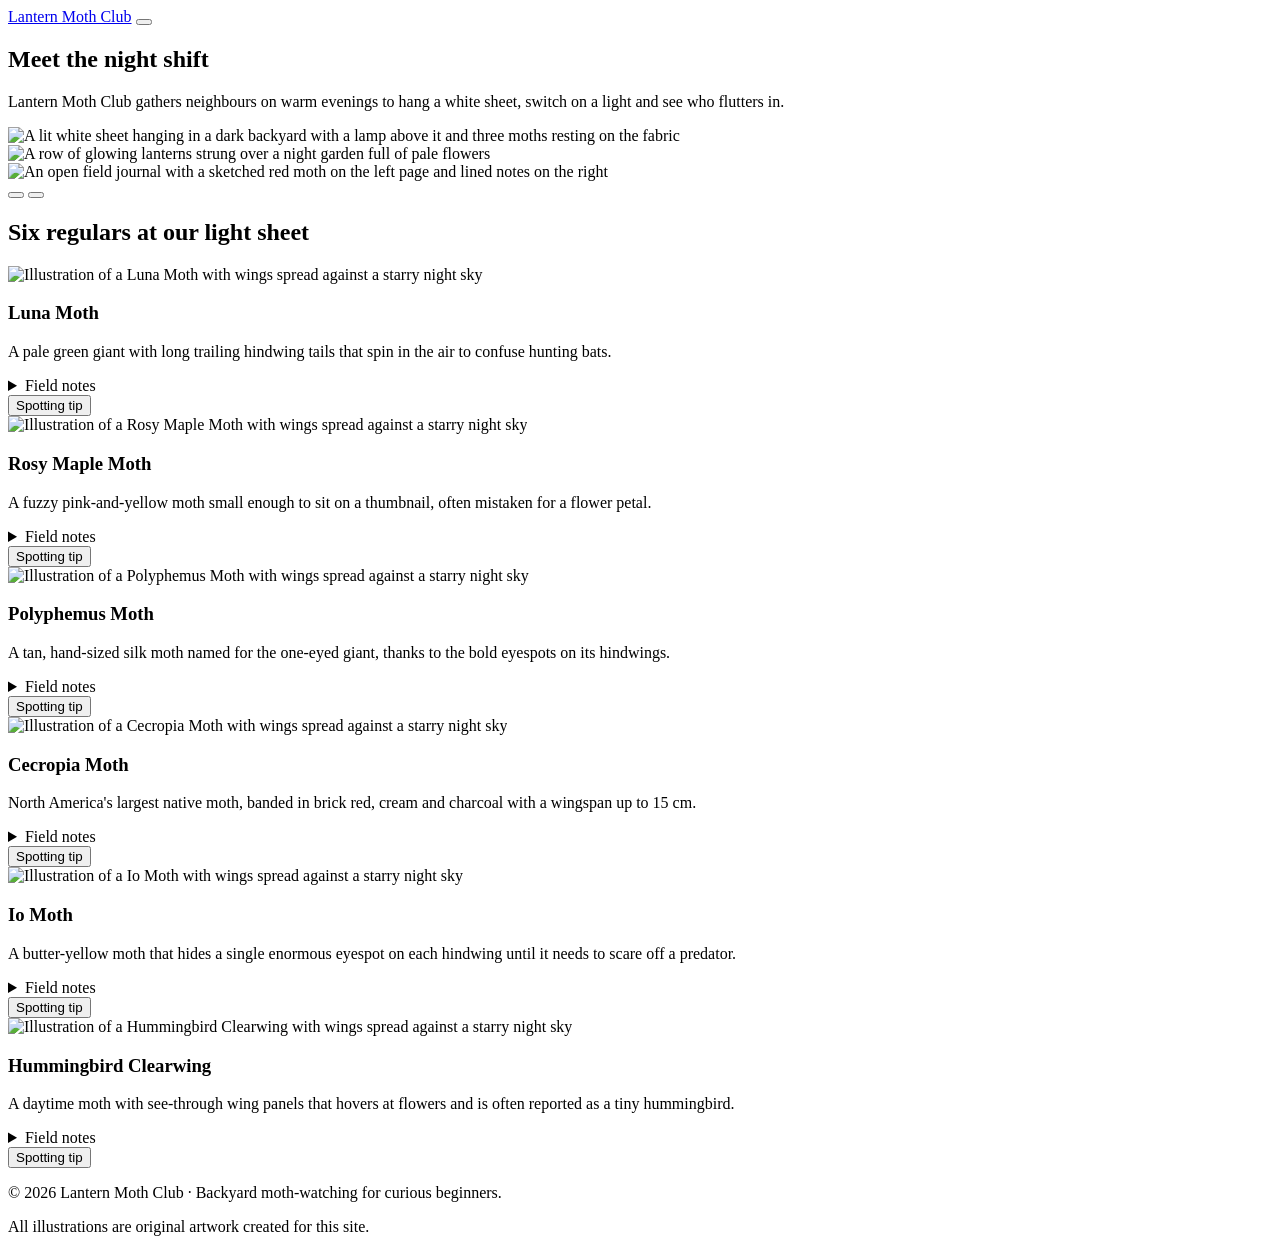
==== index.html @ a6b74810 "Build homepage: drawer navbar, carousel, six cards with details and dialogs" ====
<!DOCTYPE html>
<html lang="en">
<head>
  <meta charset="utf-8">
  <meta name="viewport" content="width=device-width, initial-scale=1">
  <meta name="description" content="Lantern Moth Club helps beginners find, identify and log moths at night.">
  <title>Lantern Moth Club | Backyard Moth-Watching for Beginners</title>
  <link rel="icon" href="images/luna-moth.svg" type="image/svg+xml">
  <link rel="stylesheet" href="css/bootstrap.min.css">
  <link rel="stylesheet" href="css/style.css">
</head>
<body>
  <header>
    <nav class="navbar md:navbar-expand bg-1 border-bottom" aria-label="Main navigation">
      <div class="container">
        <a class="navbar-brand theme-primary fw-bold" href="index.html">Lantern Moth Club</a>
        <button class="btn navbar-toggler ms-auto" type="button" data-bs-toggle="drawer" data-bs-target="#siteDrawer" aria-controls="siteDrawer" aria-label="Open navigation menu">
          <span class="navbar-toggler-icon" aria-hidden="true"></span>
        </button>
        <dialog class="drawer drawer-end" id="siteDrawer" aria-labelledby="siteDrawerLabel">
          <div class="drawer-header">
            <p class="drawer-title fw-bold mb-0" id="siteDrawerLabel">Menu</p>
            <button type="button" class="btn-close" data-bs-dismiss="drawer" aria-label="Close navigation menu"></button>
          </div>
          <div class="drawer-body">
            <ul class="navbar-nav ms-auto">
          <li class="nav-item"><a class="nav-link active" href="index.html" aria-current="page">Home</a></li>
          <li class="nav-item"><a class="nav-link" href="#">Field Log</a></li>
          <li class="nav-item"><a class="nav-link" href="contact.html">Contact</a></li>
            </ul>
          </div>
        </dialog>
      </div>
    </nav>
  </header>
  <main>
    <section class="container py-5">
      <h1 class="text-5xl fw-bold">Meet the night shift</h1>
      <p class="text-lg mb-4">Lantern Moth Club gathers neighbours on warm evenings to hang a white sheet, switch on a light and see who flutters in.</p>
      <div id="mothCarousel" class="carousel carousel-overlay rounded overflow-hidden" role="region" aria-roledescription="carousel" aria-label="Club night highlights">
        <div class="carousel-inner">
        <div class="carousel-item active">
          <img src="images/slide-1.svg" class="d-block w-100 h-auto" width="1200" height="500" alt="A lit white sheet hanging in a dark backyard with a lamp above it and three moths resting on the fabric">
        </div>
        <div class="carousel-item">
          <img src="images/slide-2.svg" class="d-block w-100 h-auto" width="1200" height="500" alt="A row of glowing lanterns strung over a night garden full of pale flowers">
        </div>
        <div class="carousel-item">
          <img src="images/slide-3.svg" class="d-block w-100 h-auto" width="1200" height="500" alt="An open field journal with a sketched red moth on the left page and lined notes on the right">
        </div>
        </div>
        <div class="carousel-overlay-controls">
          <button class="btn-icon btn-solid theme-primary" type="button" data-bs-target="#mothCarousel" data-bs-slide="prev" aria-label="Previous slide">
            <span class="carousel-icon-prev" aria-hidden="true"></span>
          </button>
          <button class="btn-icon btn-solid theme-primary" type="button" data-bs-target="#mothCarousel" data-bs-slide="next" aria-label="Next slide">
            <span class="carousel-icon-next" aria-hidden="true"></span>
          </button>
        </div>
      </div>
    </section>
    <section class="container" aria-labelledby="regulars-heading">
      <h2 id="regulars-heading" class="mb-4">Six regulars at our light sheet</h2>
      <div class="row g-4">
        <div class="col-12 md:col-6 lg:col-4">
          <article class="card h-100">
            <img src="images/luna-moth.svg" class="card-img-top h-auto" width="600" height="400" alt="Illustration of a Luna Moth with wings spread against a starry night sky">
            <div class="card-body">
              <h3 class="h5">Luna Moth</h3>
              <p>A pale green giant with long trailing hindwing tails that spin in the air to confuse hunting bats.</p>
              <details>
                <summary class="fw-semibold">Field notes</summary>
                <p class="mt-2 mb-0">Adults have no working mouthparts and live about a week, so every night counts. Look for them in late May near walnut, birch and sweetgum trees.</p>
              </details>
            </div>
            <div class="card-footer">
              <button type="button" class="btn-solid theme-primary" data-bs-toggle="dialog" data-bs-target="#dialog-luna-moth">Spotting tip</button>
            </div>
          </article>
        </div>
        <div class="col-12 md:col-6 lg:col-4">
          <article class="card h-100">
            <img src="images/rosy-maple-moth.svg" class="card-img-top h-auto" width="600" height="400" alt="Illustration of a Rosy Maple Moth with wings spread against a starry night sky">
            <div class="card-body">
              <h3 class="h5">Rosy Maple Moth</h3>
              <p>A fuzzy pink-and-yellow moth small enough to sit on a thumbnail, often mistaken for a flower petal.</p>
              <details>
                <summary class="fw-semibold">Field notes</summary>
                <p class="mt-2 mb-0">Caterpillars feed on maple leaves, so suburban streets lined with silver and red maples are reliable spots from June to August.</p>
              </details>
            </div>
            <div class="card-footer">
              <button type="button" class="btn-solid theme-primary" data-bs-toggle="dialog" data-bs-target="#dialog-rosy-maple-moth">Spotting tip</button>
            </div>
          </article>
        </div>
        <div class="col-12 md:col-6 lg:col-4">
          <article class="card h-100">
            <img src="images/polyphemus-moth.svg" class="card-img-top h-auto" width="600" height="400" alt="Illustration of a Polyphemus Moth with wings spread against a starry night sky">
            <div class="card-body">
              <h3 class="h5">Polyphemus Moth</h3>
              <p>A tan, hand-sized silk moth named for the one-eyed giant, thanks to the bold eyespots on its hindwings.</p>
              <details>
                <summary class="fw-semibold">Field notes</summary>
                <p class="mt-2 mb-0">When disturbed, it flashes those blue-ringed eyespots to startle birds. Females release a scent that males can detect from kilometres away.</p>
              </details>
            </div>
            <div class="card-footer">
              <button type="button" class="btn-solid theme-primary" data-bs-toggle="dialog" data-bs-target="#dialog-polyphemus-moth">Spotting tip</button>
            </div>
          </article>
        </div>
        <div class="col-12 md:col-6 lg:col-4">
          <article class="card h-100">
            <img src="images/cecropia-moth.svg" class="card-img-top h-auto" width="600" height="400" alt="Illustration of a Cecropia Moth with wings spread against a starry night sky">
            <div class="card-body">
              <h3 class="h5">Cecropia Moth</h3>
              <p>North America's largest native moth, banded in brick red, cream and charcoal with a wingspan up to 15 cm.</p>
              <details>
                <summary class="fw-semibold">Field notes</summary>
                <p class="mt-2 mb-0">Cocoons are spun lengthwise along twigs and survive the winter. Spotting one in March is a good sign of adults in your area by June.</p>
              </details>
            </div>
            <div class="card-footer">
              <button type="button" class="btn-solid theme-primary" data-bs-toggle="dialog" data-bs-target="#dialog-cecropia-moth">Spotting tip</button>
            </div>
          </article>
        </div>
        <div class="col-12 md:col-6 lg:col-4">
          <article class="card h-100">
            <img src="images/io-moth.svg" class="card-img-top h-auto" width="600" height="400" alt="Illustration of a Io Moth with wings spread against a starry night sky">
            <div class="card-body">
              <h3 class="h5">Io Moth</h3>
              <p>A butter-yellow moth that hides a single enormous eyespot on each hindwing until it needs to scare off a predator.</p>
              <details>
                <summary class="fw-semibold">Field notes</summary>
                <p class="mt-2 mb-0">The spiny green caterpillars can sting, so watch them without touching. Adults are common in grassy edges and orchards in midsummer.</p>
              </details>
            </div>
            <div class="card-footer">
              <button type="button" class="btn-solid theme-primary" data-bs-toggle="dialog" data-bs-target="#dialog-io-moth">Spotting tip</button>
            </div>
          </article>
        </div>
        <div class="col-12 md:col-6 lg:col-4">
          <article class="card h-100">
            <img src="images/clearwing-moth.svg" class="card-img-top h-auto" width="600" height="400" alt="Illustration of a Hummingbird Clearwing with wings spread against a starry night sky">
            <div class="card-body">
              <h3 class="h5">Hummingbird Clearwing</h3>
              <p>A daytime moth with see-through wing panels that hovers at flowers and is often reported as a tiny hummingbird.</p>
              <details>
                <summary class="fw-semibold">Field notes</summary>
                <p class="mt-2 mb-0">It feeds on bee balm, phlox and honeysuckle in full sun. Its fast wingbeats make a soft hum you can hear up close.</p>
              </details>
            </div>
            <div class="card-footer">
              <button type="button" class="btn-solid theme-primary" data-bs-toggle="dialog" data-bs-target="#dialog-clearwing-moth">Spotting tip</button>
            </div>
          </article>
        </div>
      </div>
      <dialog class="dialog" id="dialog-luna-moth" aria-labelledby="dialog-luna-moth-title">
        <div class="dialog-header">
          <h3 class="dialog-title" id="dialog-luna-moth-title">Spotting tip: Luna Moth</h3>
          <button type="button" class="btn-close" data-bs-dismiss="dialog" aria-label="Close"></button>
        </div>
        <div class="dialog-body">
          <p class="mb-0">Luna moths are drawn to white light. Hang your sheet near the tree line and check it around midnight, when they arrive most often.</p>
        </div>
        <div class="dialog-footer">
          <button type="button" class="btn-solid theme-primary" data-bs-dismiss="dialog">Got it</button>
        </div>
      </dialog>
      <dialog class="dialog" id="dialog-rosy-maple-moth" aria-labelledby="dialog-rosy-maple-moth-title">
        <div class="dialog-header">
          <h3 class="dialog-title" id="dialog-rosy-maple-moth-title">Spotting tip: Rosy Maple Moth</h3>
          <button type="button" class="btn-close" data-bs-dismiss="dialog" aria-label="Close"></button>
        </div>
        <div class="dialog-body">
          <p class="mb-0">Their bright colours fade quickly in photos under yellow porch bulbs. Use a cool white lantern if you want a true-colour picture.</p>
        </div>
        <div class="dialog-footer">
          <button type="button" class="btn-solid theme-primary" data-bs-dismiss="dialog">Got it</button>
        </div>
      </dialog>
      <dialog class="dialog" id="dialog-polyphemus-moth" aria-labelledby="dialog-polyphemus-moth-title">
        <div class="dialog-header">
          <h3 class="dialog-title" id="dialog-polyphemus-moth-title">Spotting tip: Polyphemus Moth</h3>
          <button type="button" class="btn-close" data-bs-dismiss="dialog" aria-label="Close"></button>
        </div>
        <div class="dialog-body">
          <p class="mb-0">Approach slowly from the side. A sudden shadow over a resting Polyphemus will make it flash its eyespots and fly off.</p>
        </div>
        <div class="dialog-footer">
          <button type="button" class="btn-solid theme-primary" data-bs-dismiss="dialog">Got it</button>
        </div>
      </dialog>
      <dialog class="dialog" id="dialog-cecropia-moth" aria-labelledby="dialog-cecropia-moth-title">
        <div class="dialog-header">
          <h3 class="dialog-title" id="dialog-cecropia-moth-title">Spotting tip: Cecropia Moth</h3>
          <button type="button" class="btn-close" data-bs-dismiss="dialog" aria-label="Close"></button>
        </div>
        <div class="dialog-body">
          <p class="mb-0">Cecropias fly in the small hours. If your light session ends before 1 a.m., you will probably miss them.</p>
        </div>
        <div class="dialog-footer">
          <button type="button" class="btn-solid theme-primary" data-bs-dismiss="dialog">Got it</button>
        </div>
      </dialog>
      <dialog class="dialog" id="dialog-io-moth" aria-labelledby="dialog-io-moth-title">
        <div class="dialog-header">
          <h3 class="dialog-title" id="dialog-io-moth-title">Spotting tip: Io Moth</h3>
          <button type="button" class="btn-close" data-bs-dismiss="dialog" aria-label="Close"></button>
        </div>
        <div class="dialog-body">
          <p class="mb-0">Males are yellow and females are reddish-brown. Logging both on the same night is a fun challenge for new members.</p>
        </div>
        <div class="dialog-footer">
          <button type="button" class="btn-solid theme-primary" data-bs-dismiss="dialog">Got it</button>
        </div>
      </dialog>
      <dialog class="dialog" id="dialog-clearwing-moth" aria-labelledby="dialog-clearwing-moth-title">
        <div class="dialog-header">
          <h3 class="dialog-title" id="dialog-clearwing-moth-title">Spotting tip: Hummingbird Clearwing</h3>
          <button type="button" class="btn-close" data-bs-dismiss="dialog" aria-label="Close"></button>
        </div>
        <div class="dialog-body">
          <p class="mb-0">You do not need a lantern for this one. Plant bee balm and sit nearby on a warm afternoon with your notebook ready.</p>
        </div>
        <div class="dialog-footer">
          <button type="button" class="btn-solid theme-primary" data-bs-dismiss="dialog">Got it</button>
        </div>
      </dialog>
    </section>
  </main>
  <footer class="bg-1 border-top py-4 mt-5">
    <div class="container text-center small">
      <p class="mb-1">&copy; 2026 Lantern Moth Club &middot; Backyard moth-watching for curious beginners.</p>
      <p class="mb-0">All illustrations are original artwork created for this site.</p>
    </div>
  </footer>
  <script type="module" src="js/bootstrap.bundle.min.js"></script>
</body>
</html>
---- css/style.css ----
/* Lantern Moth Club theme: luna-moth green primary */
:root {
  --bs-primary-base: oklch(52% 0.13 160);
  --bs-primary-bg: oklch(42% 0.11 162);
  --bs-primary-fg: light-dark(oklch(40% 0.11 162), oklch(80% 0.12 158));
  --bs-primary-fg-emphasis: light-dark(oklch(30% 0.08 162), oklch(90% 0.08 158));
  --bs-primary-bg-subtle: light-dark(oklch(95% 0.03 158), oklch(26% 0.05 162));
  --bs-primary-bg-muted: light-dark(oklch(88% 0.06 158), oklch(33% 0.07 162));
  --bs-primary-border: light-dark(oklch(74% 0.08 158), oklch(46% 0.1 162));
  --bs-primary-focus-ring: oklch(55% 0.13 160 / 0.5);
  --bs-primary-contrast: #fff;
}

.btn-solid.theme-primary {
  --bs-btn-bg: oklch(42% 0.11 162);
  --bs-btn-border-color: oklch(42% 0.11 162);
  --bs-btn-color: #fff;
  --bs-btn-hover-bg: oklch(36% 0.1 162);
  --bs-btn-hover-border-color: oklch(36% 0.1 162);
  --bs-btn-hover-color: #fff;
  --bs-btn-active-bg: oklch(31% 0.09 162);
  --bs-btn-active-border-color: oklch(31% 0.09 162);
  --bs-btn-active-color: #fff;
}
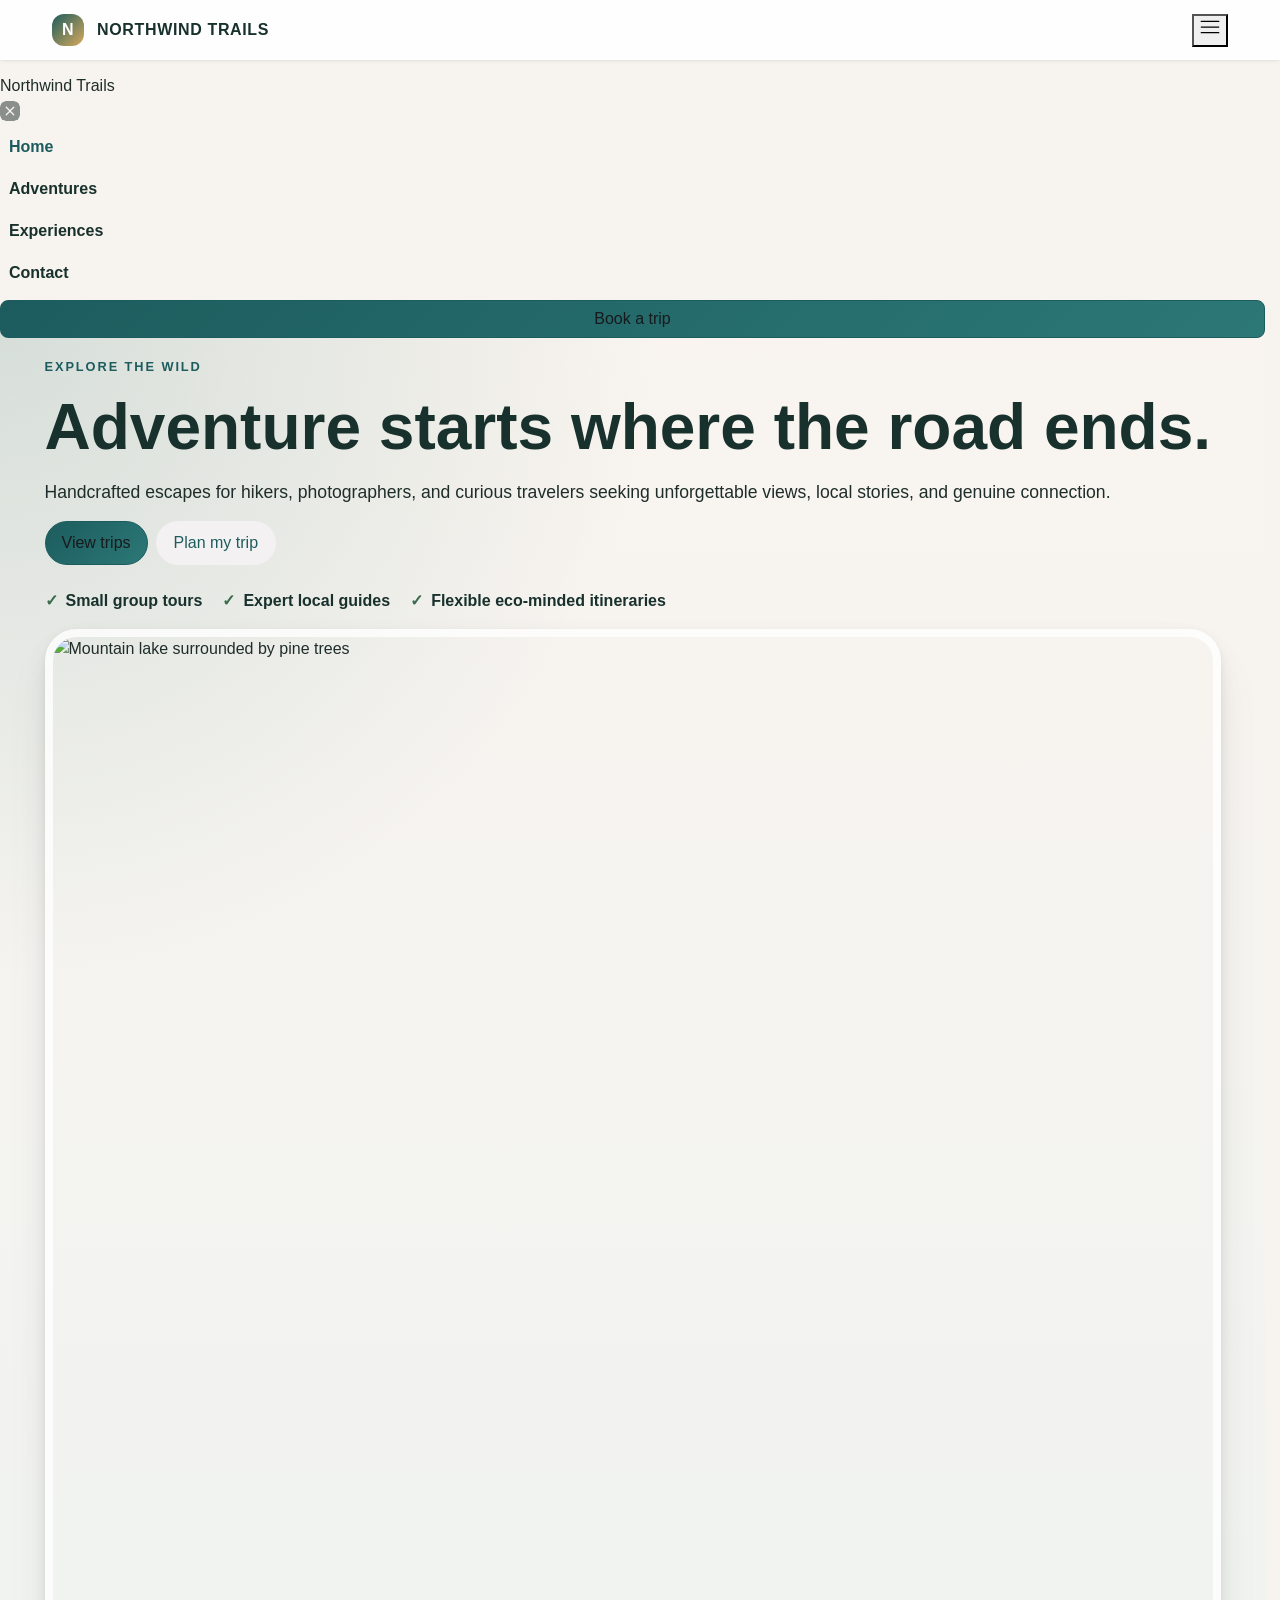
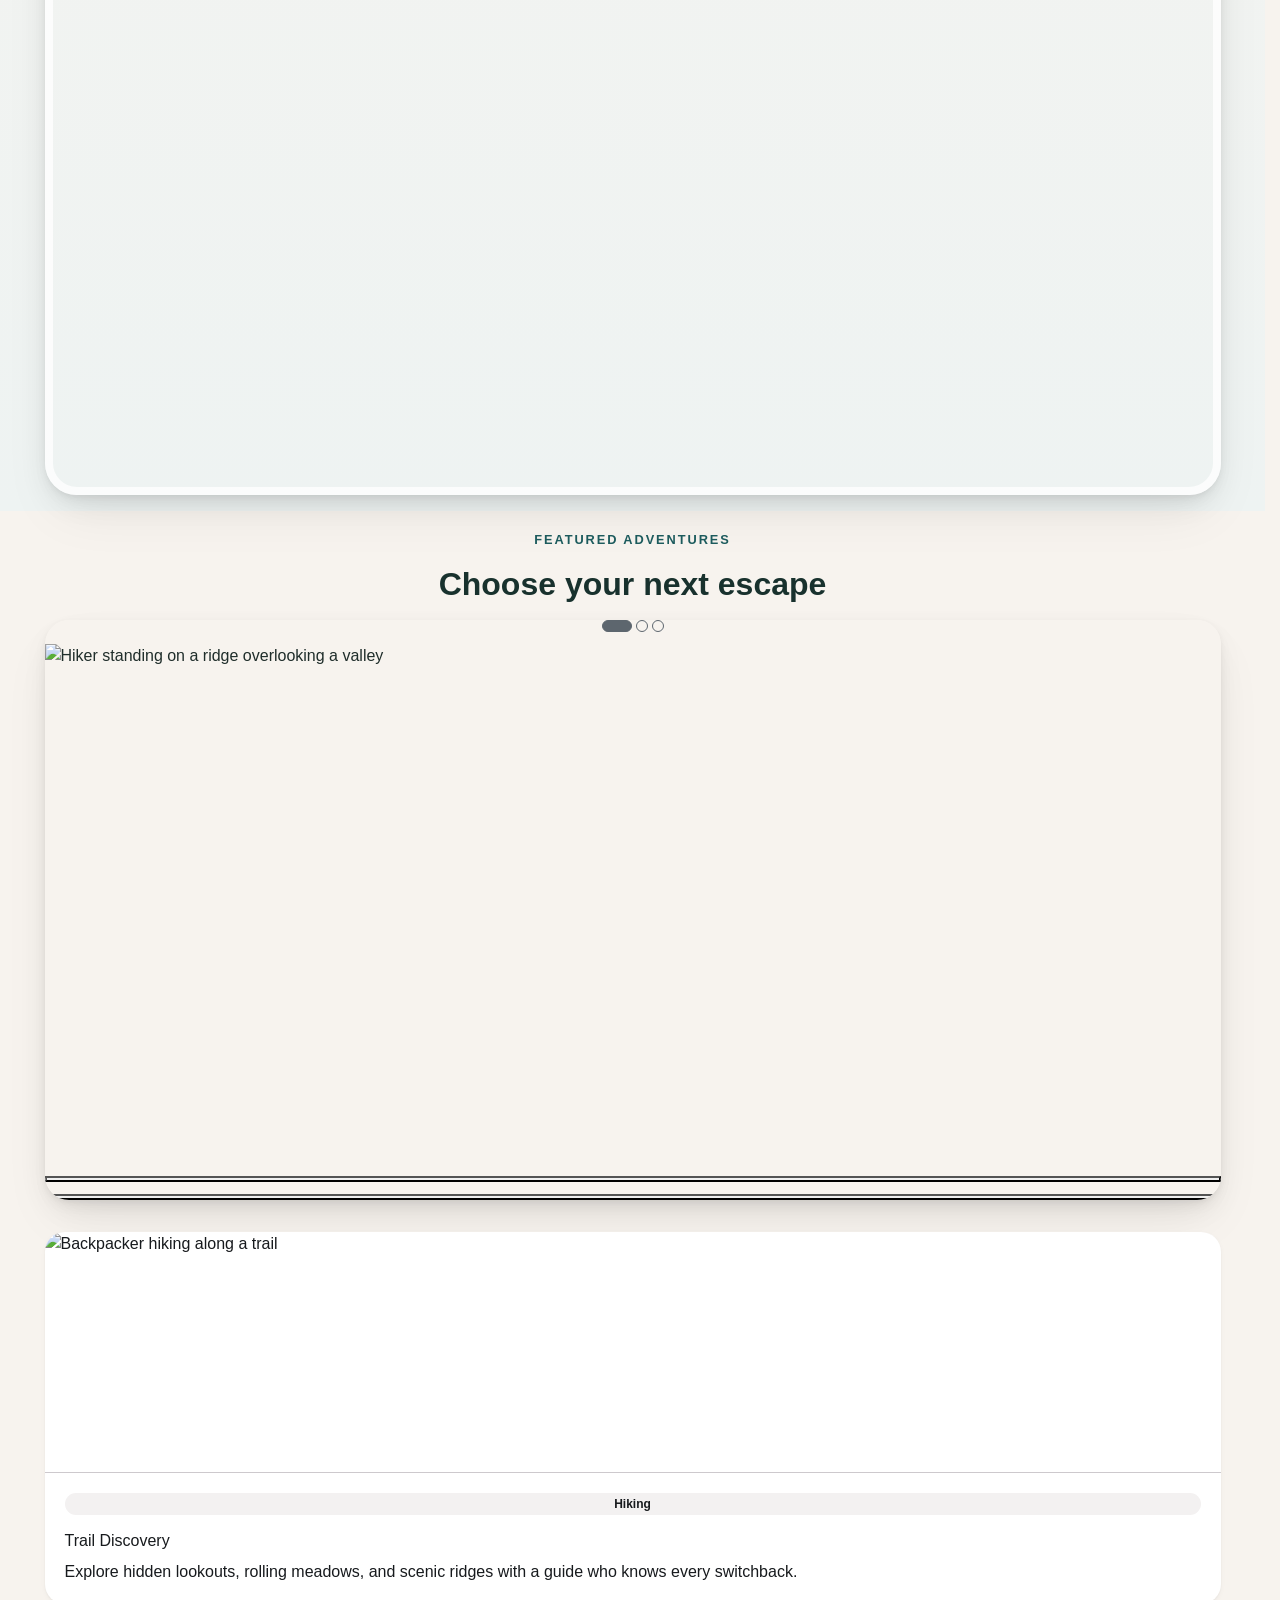
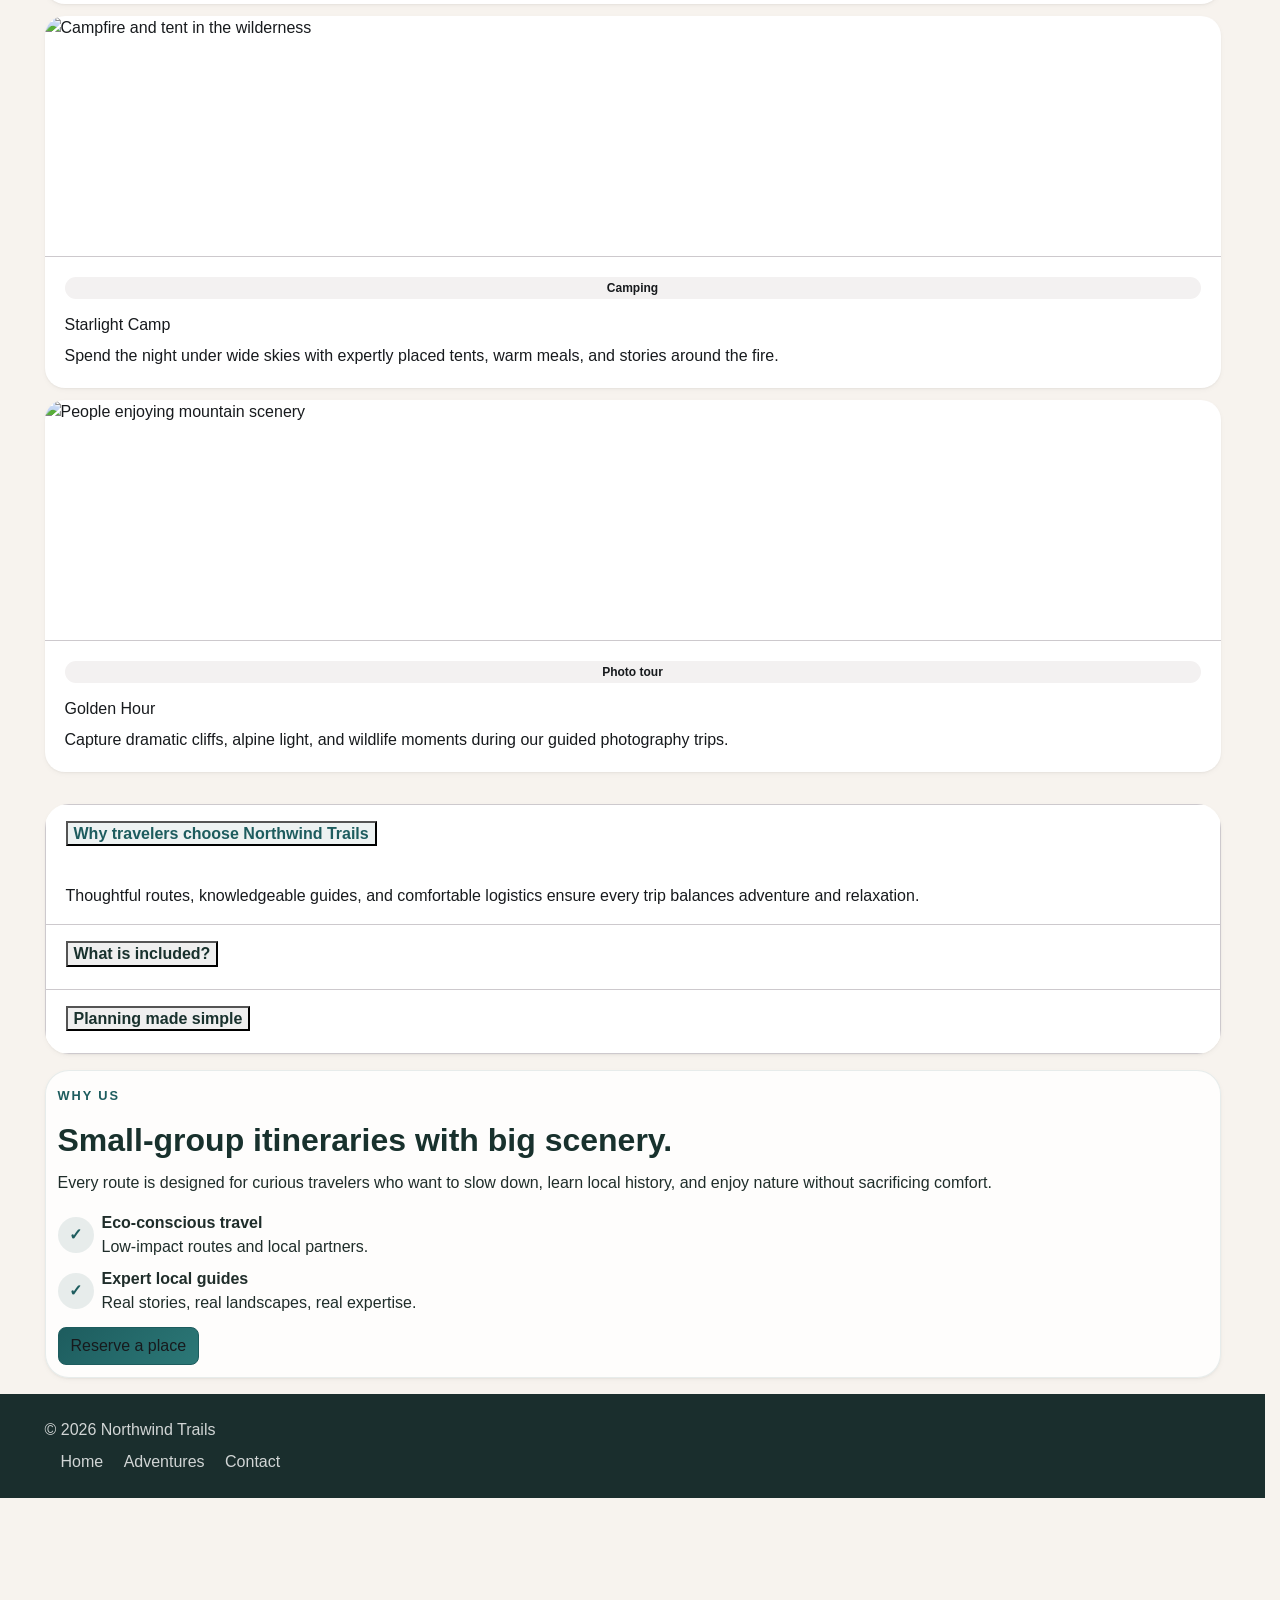
==== commit d870a9c6: "Replace repository with Northwind Trails landing site Co-authored-by: Copilot <223556219+Copilot@use" ====
--- a/index.html
+++ b/index.html
@@ -1,244 +1,305 @@
 <!DOCTYPE html>
 <html lang="en">
-<head>
-  <meta charset="utf-8">
-  <meta name="viewport" content="width=device-width, initial-scale=1">
-  <meta name="description" content="Lantern Moth Club helps beginners find, identify and log moths at night.">
-  <title>Lantern Moth Club | Backyard Moth-Watching for Beginners</title>
-  <link rel="icon" href="images/luna-moth.svg" type="image/svg+xml">
-  <link rel="stylesheet" href="css/bootstrap.min.css">
-  <link rel="stylesheet" href="css/style.css">
-</head>
-<body>
-  <header>
-    <nav class="navbar md:navbar-expand bg-1 border-bottom" aria-label="Main navigation">
+  <head>
+    <meta charset="UTF-8" />
+    <meta name="viewport" content="width=device-width, initial-scale=1.0" />
+    <title>Northwind Trails | Home</title>
+    <meta
+      name="description"
+      content="Discover guided escapes, scenic hikes, and memorable travel experiences with Northwind Trails."
+    />
+    <link rel="stylesheet" href="css/bootstrap.min.css" />
+    <link rel="stylesheet" href="css/style.css" />
+  </head>
+  <body>
+    <nav class="navbar navbar-expand-lg fixed-top shadow-sm">
       <div class="container">
-        <a class="navbar-brand theme-primary fw-bold" href="index.html">Lantern Moth Club</a>
-        <button class="btn navbar-toggler ms-auto" type="button" data-bs-toggle="drawer" data-bs-target="#siteDrawer" aria-controls="siteDrawer" aria-label="Open navigation menu">
-          <span class="navbar-toggler-icon" aria-hidden="true"></span>
+        <a class="navbar-brand" href="index.html" aria-label="Northwind Trails home page">
+          <span class="brand-mark">N</span>
+          <span>Northwind Trails</span>
+        </a>
+
+        <button
+          class="navbar-toggler"
+          type="button"
+          data-bs-toggle="offcanvas"
+          data-bs-target="#mobileNav"
+          aria-controls="mobileNav"
+          aria-label="Open navigation menu"
+        >
+          <span class="navbar-toggler-icon"></span>
         </button>
-        <dialog class="drawer drawer-end" id="siteDrawer" aria-labelledby="siteDrawerLabel">
-          <div class="drawer-header">
-            <p class="drawer-title fw-bold mb-0" id="siteDrawerLabel">Menu</p>
-            <button type="button" class="btn-close" data-bs-dismiss="drawer" aria-label="Close navigation menu"></button>
-          </div>
-          <div class="drawer-body">
-            <ul class="navbar-nav ms-auto">
-          <li class="nav-item"><a class="nav-link active" href="index.html" aria-current="page">Home</a></li>
-          <li class="nav-item"><a class="nav-link" href="#">Field Log</a></li>
+
+        <div class="collapse navbar-collapse" id="mainNav">
+          <ul class="navbar-nav ms-auto align-items-lg-center">
+            <li class="nav-item"><a class="nav-link active" href="index.html">Home</a></li>
+            <li class="nav-item"><a class="nav-link" href="#adventures">Adventures</a></li>
+            <li class="nav-item"><a class="nav-link" href="#experiences">Experiences</a></li>
+            <li class="nav-item"><a class="nav-link" href="contact.html">Contact</a></li>
+            <li class="nav-item ms-lg-3">
+              <button class="btn btn-primary btn-sm rounded-pill px-3" type="button" data-bs-toggle="modal" data-bs-target="#bookingModal">
+                Book now
+              </button>
+            </li>
+          </ul>
+        </div>
+      </div>
+    </nav>
+
+    <div class="offcanvas offcanvas-end" tabindex="-1" id="mobileNav" aria-labelledby="mobileNavLabel">
+      <div class="offcanvas-header">
+        <h5 class="offcanvas-title" id="mobileNavLabel">Northwind Trails</h5>
+        <button type="button" class="btn-close" data-bs-dismiss="offcanvas" aria-label="Close menu"></button>
+      </div>
+      <div class="offcanvas-body">
+        <ul class="navbar-nav">
+          <li class="nav-item"><a class="nav-link active" href="index.html">Home</a></li>
+          <li class="nav-item"><a class="nav-link" href="#adventures">Adventures</a></li>
+          <li class="nav-item"><a class="nav-link" href="#experiences">Experiences</a></li>
           <li class="nav-item"><a class="nav-link" href="contact.html">Contact</a></li>
-            </ul>
-          </div>
-        </dialog>
-      </div>
-    </nav>
-  </header>
-  <main>
-    <section class="container py-5">
-      <h1 class="text-5xl fw-bold">Meet the night shift</h1>
-      <p class="text-lg mb-4">Lantern Moth Club gathers neighbours on warm evenings to hang a white sheet, switch on a light and see who flutters in.</p>
-      <div id="mothCarousel" class="carousel carousel-overlay rounded overflow-hidden" role="region" aria-roledescription="carousel" aria-label="Club night highlights">
-        <div class="carousel-inner">
-        <div class="carousel-item active">
-          <img src="images/slide-1.svg" class="d-block w-100 h-auto" width="1200" height="500" alt="A lit white sheet hanging in a dark backyard with a lamp above it and three moths resting on the fabric">
-        </div>
-        <div class="carousel-item">
-          <img src="images/slide-2.svg" class="d-block w-100 h-auto" width="1200" height="500" alt="A row of glowing lanterns strung over a night garden full of pale flowers">
-        </div>
-        <div class="carousel-item">
-          <img src="images/slide-3.svg" class="d-block w-100 h-auto" width="1200" height="500" alt="An open field journal with a sketched red moth on the left page and lined notes on the right">
-        </div>
-        </div>
-        <div class="carousel-overlay-controls">
-          <button class="btn-icon btn-solid theme-primary" type="button" data-bs-target="#mothCarousel" data-bs-slide="prev" aria-label="Previous slide">
-            <span class="carousel-icon-prev" aria-hidden="true"></span>
-          </button>
-          <button class="btn-icon btn-solid theme-primary" type="button" data-bs-target="#mothCarousel" data-bs-slide="next" aria-label="Next slide">
-            <span class="carousel-icon-next" aria-hidden="true"></span>
-          </button>
-        </div>
-      </div>
-    </section>
-    <section class="container" aria-labelledby="regulars-heading">
-      <h2 id="regulars-heading" class="mb-4">Six regulars at our light sheet</h2>
-      <div class="row g-4">
-        <div class="col-12 md:col-6 lg:col-4">
-          <article class="card h-100">
-            <img src="images/luna-moth.svg" class="card-img-top h-auto" width="600" height="400" alt="Illustration of a Luna Moth with wings spread against a starry night sky">
-            <div class="card-body">
-              <h3 class="h5">Luna Moth</h3>
-              <p>A pale green giant with long trailing hindwing tails that spin in the air to confuse hunting bats.</p>
-              <details>
-                <summary class="fw-semibold">Field notes</summary>
-                <p class="mt-2 mb-0">Adults have no working mouthparts and live about a week, so every night counts. Look for them in late May near walnut, birch and sweetgum trees.</p>
-              </details>
-            </div>
-            <div class="card-footer">
-              <button type="button" class="btn-solid theme-primary" data-bs-toggle="dialog" data-bs-target="#dialog-luna-moth">Spotting tip</button>
-            </div>
-          </article>
-        </div>
-        <div class="col-12 md:col-6 lg:col-4">
-          <article class="card h-100">
-            <img src="images/rosy-maple-moth.svg" class="card-img-top h-auto" width="600" height="400" alt="Illustration of a Rosy Maple Moth with wings spread against a starry night sky">
-            <div class="card-body">
-              <h3 class="h5">Rosy Maple Moth</h3>
-              <p>A fuzzy pink-and-yellow moth small enough to sit on a thumbnail, often mistaken for a flower petal.</p>
-              <details>
-                <summary class="fw-semibold">Field notes</summary>
-                <p class="mt-2 mb-0">Caterpillars feed on maple leaves, so suburban streets lined with silver and red maples are reliable spots from June to August.</p>
-              </details>
-            </div>
-            <div class="card-footer">
-              <button type="button" class="btn-solid theme-primary" data-bs-toggle="dialog" data-bs-target="#dialog-rosy-maple-moth">Spotting tip</button>
-            </div>
-          </article>
-        </div>
-        <div class="col-12 md:col-6 lg:col-4">
-          <article class="card h-100">
-            <img src="images/polyphemus-moth.svg" class="card-img-top h-auto" width="600" height="400" alt="Illustration of a Polyphemus Moth with wings spread against a starry night sky">
-            <div class="card-body">
-              <h3 class="h5">Polyphemus Moth</h3>
-              <p>A tan, hand-sized silk moth named for the one-eyed giant, thanks to the bold eyespots on its hindwings.</p>
-              <details>
-                <summary class="fw-semibold">Field notes</summary>
-                <p class="mt-2 mb-0">When disturbed, it flashes those blue-ringed eyespots to startle birds. Females release a scent that males can detect from kilometres away.</p>
-              </details>
-            </div>
-            <div class="card-footer">
-              <button type="button" class="btn-solid theme-primary" data-bs-toggle="dialog" data-bs-target="#dialog-polyphemus-moth">Spotting tip</button>
-            </div>
-          </article>
-        </div>
-        <div class="col-12 md:col-6 lg:col-4">
-          <article class="card h-100">
-            <img src="images/cecropia-moth.svg" class="card-img-top h-auto" width="600" height="400" alt="Illustration of a Cecropia Moth with wings spread against a starry night sky">
-            <div class="card-body">
-              <h3 class="h5">Cecropia Moth</h3>
-              <p>North America's largest native moth, banded in brick red, cream and charcoal with a wingspan up to 15 cm.</p>
-              <details>
-                <summary class="fw-semibold">Field notes</summary>
-                <p class="mt-2 mb-0">Cocoons are spun lengthwise along twigs and survive the winter. Spotting one in March is a good sign of adults in your area by June.</p>
-              </details>
-            </div>
-            <div class="card-footer">
-              <button type="button" class="btn-solid theme-primary" data-bs-toggle="dialog" data-bs-target="#dialog-cecropia-moth">Spotting tip</button>
-            </div>
-          </article>
-        </div>
-        <div class="col-12 md:col-6 lg:col-4">
-          <article class="card h-100">
-            <img src="images/io-moth.svg" class="card-img-top h-auto" width="600" height="400" alt="Illustration of a Io Moth with wings spread against a starry night sky">
-            <div class="card-body">
-              <h3 class="h5">Io Moth</h3>
-              <p>A butter-yellow moth that hides a single enormous eyespot on each hindwing until it needs to scare off a predator.</p>
-              <details>
-                <summary class="fw-semibold">Field notes</summary>
-                <p class="mt-2 mb-0">The spiny green caterpillars can sting, so watch them without touching. Adults are common in grassy edges and orchards in midsummer.</p>
-              </details>
-            </div>
-            <div class="card-footer">
-              <button type="button" class="btn-solid theme-primary" data-bs-toggle="dialog" data-bs-target="#dialog-io-moth">Spotting tip</button>
-            </div>
-          </article>
-        </div>
-        <div class="col-12 md:col-6 lg:col-4">
-          <article class="card h-100">
-            <img src="images/clearwing-moth.svg" class="card-img-top h-auto" width="600" height="400" alt="Illustration of a Hummingbird Clearwing with wings spread against a starry night sky">
-            <div class="card-body">
-              <h3 class="h5">Hummingbird Clearwing</h3>
-              <p>A daytime moth with see-through wing panels that hovers at flowers and is often reported as a tiny hummingbird.</p>
-              <details>
-                <summary class="fw-semibold">Field notes</summary>
-                <p class="mt-2 mb-0">It feeds on bee balm, phlox and honeysuckle in full sun. Its fast wingbeats make a soft hum you can hear up close.</p>
-              </details>
-            </div>
-            <div class="card-footer">
-              <button type="button" class="btn-solid theme-primary" data-bs-toggle="dialog" data-bs-target="#dialog-clearwing-moth">Spotting tip</button>
-            </div>
-          </article>
-        </div>
-      </div>
-      <dialog class="dialog" id="dialog-luna-moth" aria-labelledby="dialog-luna-moth-title">
-        <div class="dialog-header">
-          <h3 class="dialog-title" id="dialog-luna-moth-title">Spotting tip: Luna Moth</h3>
-          <button type="button" class="btn-close" data-bs-dismiss="dialog" aria-label="Close"></button>
-        </div>
-        <div class="dialog-body">
-          <p class="mb-0">Luna moths are drawn to white light. Hang your sheet near the tree line and check it around midnight, when they arrive most often.</p>
-        </div>
-        <div class="dialog-footer">
-          <button type="button" class="btn-solid theme-primary" data-bs-dismiss="dialog">Got it</button>
-        </div>
-      </dialog>
-      <dialog class="dialog" id="dialog-rosy-maple-moth" aria-labelledby="dialog-rosy-maple-moth-title">
-        <div class="dialog-header">
-          <h3 class="dialog-title" id="dialog-rosy-maple-moth-title">Spotting tip: Rosy Maple Moth</h3>
-          <button type="button" class="btn-close" data-bs-dismiss="dialog" aria-label="Close"></button>
-        </div>
-        <div class="dialog-body">
-          <p class="mb-0">Their bright colours fade quickly in photos under yellow porch bulbs. Use a cool white lantern if you want a true-colour picture.</p>
-        </div>
-        <div class="dialog-footer">
-          <button type="button" class="btn-solid theme-primary" data-bs-dismiss="dialog">Got it</button>
-        </div>
-      </dialog>
-      <dialog class="dialog" id="dialog-polyphemus-moth" aria-labelledby="dialog-polyphemus-moth-title">
-        <div class="dialog-header">
-          <h3 class="dialog-title" id="dialog-polyphemus-moth-title">Spotting tip: Polyphemus Moth</h3>
-          <button type="button" class="btn-close" data-bs-dismiss="dialog" aria-label="Close"></button>
-        </div>
-        <div class="dialog-body">
-          <p class="mb-0">Approach slowly from the side. A sudden shadow over a resting Polyphemus will make it flash its eyespots and fly off.</p>
-        </div>
-        <div class="dialog-footer">
-          <button type="button" class="btn-solid theme-primary" data-bs-dismiss="dialog">Got it</button>
-        </div>
-      </dialog>
-      <dialog class="dialog" id="dialog-cecropia-moth" aria-labelledby="dialog-cecropia-moth-title">
-        <div class="dialog-header">
-          <h3 class="dialog-title" id="dialog-cecropia-moth-title">Spotting tip: Cecropia Moth</h3>
-          <button type="button" class="btn-close" data-bs-dismiss="dialog" aria-label="Close"></button>
-        </div>
-        <div class="dialog-body">
-          <p class="mb-0">Cecropias fly in the small hours. If your light session ends before 1 a.m., you will probably miss them.</p>
-        </div>
-        <div class="dialog-footer">
-          <button type="button" class="btn-solid theme-primary" data-bs-dismiss="dialog">Got it</button>
-        </div>
-      </dialog>
-      <dialog class="dialog" id="dialog-io-moth" aria-labelledby="dialog-io-moth-title">
-        <div class="dialog-header">
-          <h3 class="dialog-title" id="dialog-io-moth-title">Spotting tip: Io Moth</h3>
-          <button type="button" class="btn-close" data-bs-dismiss="dialog" aria-label="Close"></button>
-        </div>
-        <div class="dialog-body">
-          <p class="mb-0">Males are yellow and females are reddish-brown. Logging both on the same night is a fun challenge for new members.</p>
-        </div>
-        <div class="dialog-footer">
-          <button type="button" class="btn-solid theme-primary" data-bs-dismiss="dialog">Got it</button>
-        </div>
-      </dialog>
-      <dialog class="dialog" id="dialog-clearwing-moth" aria-labelledby="dialog-clearwing-moth-title">
-        <div class="dialog-header">
-          <h3 class="dialog-title" id="dialog-clearwing-moth-title">Spotting tip: Hummingbird Clearwing</h3>
-          <button type="button" class="btn-close" data-bs-dismiss="dialog" aria-label="Close"></button>
-        </div>
-        <div class="dialog-body">
-          <p class="mb-0">You do not need a lantern for this one. Plant bee balm and sit nearby on a warm afternoon with your notebook ready.</p>
-        </div>
-        <div class="dialog-footer">
-          <button type="button" class="btn-solid theme-primary" data-bs-dismiss="dialog">Got it</button>
-        </div>
-      </dialog>
-    </section>
-  </main>
-  <footer class="bg-1 border-top py-4 mt-5">
-    <div class="container text-center small">
-      <p class="mb-1">&copy; 2026 Lantern Moth Club &middot; Backyard moth-watching for curious beginners.</p>
-      <p class="mb-0">All illustrations are original artwork created for this site.</p>
+        </ul>
+        <button class="btn btn-primary w-100 mt-3" type="button" data-bs-toggle="modal" data-bs-target="#bookingModal">
+          Book a trip
+        </button>
+      </div>
     </div>
-  </footer>
-  <script type="module" src="js/bootstrap.bundle.min.js"></script>
-</body>
+
+    <main>
+      <section class="hero-section">
+        <div class="container">
+          <div class="row align-items-center g-5 py-5">
+            <div class="col-lg-6">
+              <p class="eyebrow">Explore the wild</p>
+              <h1>Adventure starts where the road ends.</h1>
+              <p class="lead text-body-secondary">
+                Handcrafted escapes for hikers, photographers, and curious travelers seeking unforgettable views, local stories, and genuine connection.
+              </p>
+              <div class="d-flex flex-wrap gap-3 mt-4">
+                <a class="btn btn-primary btn-lg rounded-pill" href="#adventures">View trips</a>
+                <button class="btn btn-outline-primary btn-lg rounded-pill" type="button" data-bs-toggle="modal" data-bs-target="#bookingModal">
+                  Plan my trip
+                </button>
+              </div>
+              <ul class="feature-list mt-4">
+                <li>Small group tours</li>
+                <li>Expert local guides</li>
+                <li>Flexible eco-minded itineraries</li>
+              </ul>
+            </div>
+            <div class="col-lg-6">
+              <div class="hero-card shadow-lg">
+                <img
+                  src="https://images.unsplash.com/photo-1501785888041-af3ef285b470?auto=format&fit=crop&w=900&q=80"
+                  alt="Mountain lake surrounded by pine trees"
+                  class="img-fluid rounded-4"
+                />
+              </div>
+            </div>
+          </div>
+        </div>
+      </section>
+
+      <section id="adventures" class="py-5 bg-body-tertiary">
+        <div class="container">
+          <div class="text-center mb-5">
+            <p class="eyebrow">Featured adventures</p>
+            <h2>Choose your next escape</h2>
+          </div>
+
+          <div id="travelCarousel" class="carousel slide shadow-lg rounded-4 overflow-hidden" data-bs-ride="carousel" aria-label="Featured trips carousel">
+            <div class="carousel-indicators">
+              <button type="button" data-bs-target="#travelCarousel" data-bs-slide-to="0" class="active" aria-current="true" aria-label="Slide 1"></button>
+              <button type="button" data-bs-target="#travelCarousel" data-bs-slide-to="1" aria-label="Slide 2"></button>
+              <button type="button" data-bs-target="#travelCarousel" data-bs-slide-to="2" aria-label="Slide 3"></button>
+            </div>
+            <div class="carousel-inner">
+              <div class="carousel-item active">
+                <img src="https://images.unsplash.com/photo-1472396961693-142e6e269027?auto=format&fit=crop&w=1200&q=80" class="d-block w-100" alt="Hiker standing on a ridge overlooking a valley" />
+                <div class="carousel-caption d-none d-md-block">
+                  <h3>Alpine Ridge Walk</h3>
+                  <p>Sunrise viewpoints and glacier-fed lakes.</p>
+                </div>
+              </div>
+              <div class="carousel-item">
+                <img src="https://images.unsplash.com/photo-1500530855697-b586d89ba3ee?auto=format&fit=crop&w=1200&q=80" class="d-block w-100" alt="Forest trail with a river in the distance" />
+                <div class="carousel-caption d-none d-md-block">
+                  <h3>Forest River Loop</h3>
+                  <p>Calm waters, old-growth trees, and quiet campsites.</p>
+                </div>
+              </div>
+              <div class="carousel-item">
+                <img src="https://images.unsplash.com/photo-1527631746610-bca00a040d60?auto=format&fit=crop&w=1200&q=80" class="d-block w-100" alt="People on a mountain trail with a dramatic sky" />
+                <div class="carousel-caption d-none d-md-block">
+                  <h3>Summit & Sky</h3>
+                  <p>High-altitude views with a cozy evening campfire.</p>
+                </div>
+              </div>
+            </div>
+            <button class="carousel-control-prev" type="button" data-bs-target="#travelCarousel" data-bs-slide="prev" aria-label="Previous slide">
+              <span class="carousel-control-prev-icon" aria-hidden="true"></span>
+            </button>
+            <button class="carousel-control-next" type="button" data-bs-target="#travelCarousel" data-bs-slide="next" aria-label="Next slide">
+              <span class="carousel-control-next-icon" aria-hidden="true"></span>
+            </button>
+          </div>
+        </div>
+      </section>
+
+      <section id="experiences" class="py-5">
+        <div class="container">
+          <div class="row g-4">
+            <div class="col-md-6 col-xl-4">
+              <article class="card h-100 border-0 shadow-sm">
+                <img src="https://images.unsplash.com/photo-1522163182402-834f871fd851?auto=format&fit=crop&w=800&q=80" class="card-img-top" alt="Backpacker hiking along a trail" />
+                <div class="card-body">
+                  <span class="badge rounded-pill text-bg-light text-primary mb-2">Hiking</span>
+                  <h3 class="h5">Trail Discovery</h3>
+                  <p class="card-text">Explore hidden lookouts, rolling meadows, and scenic ridges with a guide who knows every switchback.</p>
+                </div>
+              </article>
+            </div>
+            <div class="col-md-6 col-xl-4">
+              <article class="card h-100 border-0 shadow-sm">
+                <img src="https://images.unsplash.com/photo-1501555088652-021faa106b9b?auto=format&fit=crop&w=800&q=80" class="card-img-top" alt="Campfire and tent in the wilderness" />
+                <div class="card-body">
+                  <span class="badge rounded-pill text-bg-light text-primary mb-2">Camping</span>
+                  <h3 class="h5">Starlight Camp</h3>
+                  <p class="card-text">Spend the night under wide skies with expertly placed tents, warm meals, and stories around the fire.</p>
+                </div>
+              </article>
+            </div>
+            <div class="col-md-6 col-xl-4">
+              <article class="card h-100 border-0 shadow-sm">
+                <img src="https://images.unsplash.com/photo-1527631746610-bca00a040d60?auto=format&fit=crop&w=800&q=80" class="card-img-top" alt="People enjoying mountain scenery" />
+                <div class="card-body">
+                  <span class="badge rounded-pill text-bg-light text-primary mb-2">Photo tour</span>
+                  <h3 class="h5">Golden Hour</h3>
+                  <p class="card-text">Capture dramatic cliffs, alpine light, and wildlife moments during our guided photography trips.</p>
+                </div>
+              </article>
+            </div>
+          </div>
+        </div>
+      </section>
+
+      <section class="py-5 bg-light-subtle">
+        <div class="container">
+          <div class="row g-5 align-items-start">
+            <div class="col-lg-6">
+              <div class="accordion shadow-sm border-0 rounded-4 overflow-hidden" id="tripAccordion">
+                <div class="accordion-item">
+                  <h3 class="accordion-header" id="headingOne">
+                    <button class="accordion-button" type="button" data-bs-toggle="collapse" data-bs-target="#collapseOne" aria-expanded="true" aria-controls="collapseOne">
+                      Why travelers choose Northwind Trails
+                    </button>
+                  </h3>
+                  <div id="collapseOne" class="accordion-collapse collapse show" aria-labelledby="headingOne" data-bs-parent="#tripAccordion">
+                    <div class="accordion-body">
+                      Thoughtful routes, knowledgeable guides, and comfortable logistics ensure every trip balances adventure and relaxation.
+                    </div>
+                  </div>
+                </div>
+                <div class="accordion-item">
+                  <h3 class="accordion-header" id="headingTwo">
+                    <button class="accordion-button collapsed" type="button" data-bs-toggle="collapse" data-bs-target="#collapseTwo" aria-expanded="false" aria-controls="collapseTwo">
+                      What is included?
+                    </button>
+                  </h3>
+                  <div id="collapseTwo" class="accordion-collapse collapse" aria-labelledby="headingTwo" data-bs-parent="#tripAccordion">
+                    <div class="accordion-body">
+                      Lodging, park permits, trail snacks, and transportation between trailheads are included in most itineraries.
+                    </div>
+                  </div>
+                </div>
+                <div class="accordion-item">
+                  <h3 class="accordion-header" id="headingThree">
+                    <button class="accordion-button collapsed" type="button" data-bs-toggle="collapse" data-bs-target="#collapseThree" aria-expanded="false" aria-controls="collapseThree">
+                      Planning made simple
+                    </button>
+                  </h3>
+                  <div id="collapseThree" class="accordion-collapse collapse" aria-labelledby="headingThree" data-bs-parent="#tripAccordion">
+                    <div class="accordion-body">
+                      We handle permits, safety checks, and local recommendations so your focus stays on the experience instead of the logistics.
+                    </div>
+                  </div>
+                </div>
+              </div>
+            </div>
+
+            <div class="col-lg-6">
+              <div class="info-panel p-4 p-lg-5 shadow-sm rounded-4">
+                <p class="eyebrow">Why us</p>
+                <h2 class="mb-4">Small-group itineraries with big scenery.</h2>
+                <p>
+                  Every route is designed for curious travelers who want to slow down, learn local history, and enjoy nature without sacrificing comfort.
+                </p>
+                <div class="d-flex align-items-center gap-3 mt-4">
+                  <div class="icon-box">✓</div>
+                  <div>
+                    <strong>Eco-conscious travel</strong>
+                    <div class="text-body-secondary">Low-impact routes and local partners.</div>
+                  </div>
+                </div>
+                <div class="d-flex align-items-center gap-3 mt-3">
+                  <div class="icon-box">✓</div>
+                  <div>
+                    <strong>Expert local guides</strong>
+                    <div class="text-body-secondary">Real stories, real landscapes, real expertise.</div>
+                  </div>
+                </div>
+                <button class="btn btn-primary mt-4" type="button" data-bs-toggle="modal" data-bs-target="#bookingModal">
+                  Reserve a place
+                </button>
+              </div>
+            </div>
+          </div>
+        </div>
+      </section>
+    </main>
+
+    <footer class="site-footer">
+      <div class="container">
+        <div class="row gy-3 align-items-center">
+          <div class="col-md-6">
+            <p class="mb-0">© 2026 Northwind Trails</p>
+          </div>
+          <div class="col-md-6 text-md-end">
+            <a href="index.html">Home</a>
+            <a href="#adventures">Adventures</a>
+            <a href="contact.html">Contact</a>
+          </div>
+        </div>
+      </div>
+    </footer>
+
+    <div class="modal fade" id="bookingModal" tabindex="-1" aria-labelledby="bookingModalLabel" aria-hidden="true">
+      <div class="modal-dialog modal-dialog-centered">
+        <div class="modal-content">
+          <div class="modal-header">
+            <h2 class="modal-title h5" id="bookingModalLabel">Plan your adventure</h2>
+            <button type="button" class="btn-close" data-bs-dismiss="modal" aria-label="Close dialog"></button>
+          </div>
+          <div class="modal-body">
+            <p class="mb-3">Tell us which trip you have in mind and we’ll match you with the best option.</p>
+            <form>
+              <div class="mb-3">
+                <label for="tripName" class="form-label">Trip interest</label>
+                <input type="text" class="form-control" id="tripName" placeholder="Alpine Ridge Walk" />
+              </div>
+              <div class="mb-3">
+                <label for="tripEmail" class="form-label">Email</label>
+                <input type="email" class="form-control" id="tripEmail" placeholder="traveler@example.com" />
+              </div>
+            </form>
+          </div>
+          <div class="modal-footer">
+            <button type="button" class="btn btn-secondary" data-bs-dismiss="modal">Close</button>
+            <button type="button" class="btn btn-primary">Send request</button>
+          </div>
+        </div>
+      </div>
+    </div>
+
+    <script src="js/bootstrap.bundle.min.js"></script>
+  </body>
 </html>
--- a/css/style.css
+++ b/css/style.css
@@ -1,24 +1,302 @@
-/* Lantern Moth Club theme: luna-moth green primary */
 :root {
-  --bs-primary-base: oklch(52% 0.13 160);
-  --bs-primary-bg: oklch(42% 0.11 162);
-  --bs-primary-fg: light-dark(oklch(40% 0.11 162), oklch(80% 0.12 158));
-  --bs-primary-fg-emphasis: light-dark(oklch(30% 0.08 162), oklch(90% 0.08 158));
-  --bs-primary-bg-subtle: light-dark(oklch(95% 0.03 158), oklch(26% 0.05 162));
-  --bs-primary-bg-muted: light-dark(oklch(88% 0.06 158), oklch(33% 0.07 162));
-  --bs-primary-border: light-dark(oklch(74% 0.08 158), oklch(46% 0.1 162));
-  --bs-primary-focus-ring: oklch(55% 0.13 160 / 0.5);
-  --bs-primary-contrast: #fff;
-}
-
-.btn-solid.theme-primary {
-  --bs-btn-bg: oklch(42% 0.11 162);
-  --bs-btn-border-color: oklch(42% 0.11 162);
-  --bs-btn-color: #fff;
-  --bs-btn-hover-bg: oklch(36% 0.1 162);
-  --bs-btn-hover-border-color: oklch(36% 0.1 162);
-  --bs-btn-hover-color: #fff;
-  --bs-btn-active-bg: oklch(31% 0.09 162);
-  --bs-btn-active-border-color: oklch(31% 0.09 162);
-  --bs-btn-active-color: #fff;
-}
+  --bs-primary: #1d5c5e;
+  --bs-secondary: #7a9d96;
+  --bs-success: #3a6b4d;
+  --bs-light: #f5f2ec;
+  --bs-dark: #1d2a2d;
+  --bs-body-bg: #f7f3ee;
+  --bs-body-color: #1f2d2a;
+  --brand-gold: #d7a95b;
+  --brand-ink: #18312d;
+  --brand-sand: #f7f0e8;
+  --brand-mint: #dde9e4;
+}
+
+html {
+  scroll-behavior: smooth;
+}
+
+body {
+  font-family: "Segoe UI", Tahoma, sans-serif;
+  background: var(--bs-body-bg);
+  color: var(--bs-body-color);
+  padding-top: 76px;
+}
+
+img {
+  display: block;
+  max-width: 100%;
+}
+
+.navbar {
+  background: rgba(255, 255, 255, 0.9);
+  backdrop-filter: blur(12px);
+}
+
+.navbar-brand {
+  font-weight: 700;
+  color: var(--brand-ink);
+  letter-spacing: 0.04em;
+  text-transform: uppercase;
+}
+
+.brand-mark {
+  display: inline-flex;
+  align-items: center;
+  justify-content: center;
+  width: 2rem;
+  height: 2rem;
+  margin-right: 0.5rem;
+  border-radius: 0.75rem;
+  background: linear-gradient(135deg, var(--bs-primary), var(--brand-gold));
+  color: white;
+  font-weight: 700;
+}
+
+.nav-link {
+  color: var(--brand-ink);
+  font-weight: 600;
+}
+
+.nav-link:hover,
+.nav-link:focus,
+.nav-link.active {
+  color: var(--bs-primary);
+}
+
+.btn-primary {
+  background: linear-gradient(135deg, var(--bs-primary), #2c7877);
+  border-color: var(--bs-primary);
+}
+
+.btn-primary:hover,
+.btn-primary:focus {
+  background: linear-gradient(135deg, #1a4e50, var(--bs-primary));
+  border-color: #1a4e50;
+}
+
+.btn-outline-primary {
+  border-width: 2px;
+  color: var(--bs-primary);
+}
+
+.hero-section {
+  background:
+    radial-gradient(circle at top left, rgba(125, 165, 159, 0.28), transparent 30%),
+    linear-gradient(180deg, #f9f4ef 0%, #eef3f2 100%);
+}
+
+.eyebrow {
+  display: inline-block;
+  margin-bottom: 1rem;
+  color: var(--bs-primary);
+  font-size: 0.8rem;
+  font-weight: 700;
+  letter-spacing: 0.15em;
+  text-transform: uppercase;
+}
+
+.hero-section h1,
+.page-hero h1,
+.info-panel h2,
+.text-center h2 {
+  color: var(--brand-ink);
+  font-weight: 800;
+}
+
+.hero-section h1 {
+  font-size: clamp(2.5rem, 5vw, 4.25rem);
+  line-height: 1.1;
+  margin-bottom: 1rem;
+}
+
+.lead {
+  font-size: 1.1rem;
+}
+
+.feature-list {
+  list-style: none;
+  padding: 0;
+  margin: 1.5rem 0 0;
+  display: flex;
+  flex-wrap: wrap;
+  gap: 0.75rem 1.25rem;
+  color: var(--brand-ink);
+  font-weight: 600;
+}
+
+.feature-list li::before {
+  content: "✓";
+  color: var(--bs-success);
+  margin-right: 0.5rem;
+}
+
+.hero-card {
+  position: relative;
+  overflow: hidden;
+  border-radius: 2rem;
+  border: 8px solid rgba(255, 255, 255, 0.8);
+}
+
+.hero-card img {
+  aspect-ratio: 4 / 5;
+  object-fit: cover;
+}
+
+.carousel {
+  border-radius: 1.5rem;
+  overflow: hidden;
+}
+
+.carousel-item img {
+  height: 520px;
+  object-fit: cover;
+}
+
+.carousel-caption {
+  background: linear-gradient(180deg, transparent, rgba(12, 23, 26, 0.7));
+  border-radius: 0.75rem;
+  padding: 1.25rem 1.5rem;
+}
+
+.card {
+  border-radius: 1.25rem;
+  overflow: hidden;
+  transition: transform 0.2s ease, box-shadow 0.2s ease;
+}
+
+.card:hover {
+  transform: translateY(-4px);
+  box-shadow: 0 1.25rem 2.5rem rgba(24, 49, 45, 0.12) !important;
+}
+
+.card-img-top {
+  height: 240px;
+  object-fit: cover;
+}
+
+.accordion {
+  border-radius: 1.5rem;
+  overflow: hidden;
+}
+
+.accordion-button {
+  font-weight: 700;
+  color: var(--brand-ink);
+}
+
+.accordion-button:not(.collapsed) {
+  background: rgba(29, 92, 94, 0.08);
+  color: var(--bs-primary);
+}
+
+.info-panel,
+.contact-card,
+.contact-form {
+  background: rgba(255, 255, 255, 0.8);
+  border: 1px solid rgba(29, 92, 94, 0.1);
+  border-radius: 1.5rem;
+}
+
+.icon-box {
+  display: inline-flex;
+  align-items: center;
+  justify-content: center;
+  width: 2.25rem;
+  height: 2.25rem;
+  border-radius: 999px;
+  background: rgba(29, 92, 94, 0.1);
+  color: var(--bs-primary);
+  font-weight: 700;
+}
+
+.site-footer {
+  padding: 1.5rem 0;
+  background: #1a2e2d;
+  color: rgba(255, 255, 255, 0.8);
+}
+
+.site-footer a {
+  color: rgba(255, 255, 255, 0.8);
+  text-decoration: none;
+  margin-left: 1rem;
+}
+
+.page-hero {
+  background: linear-gradient(135deg, rgba(29, 92, 94, 0.9), rgba(125, 165, 159, 0.88));
+  color: white;
+}
+
+.page-hero .eyebrow,
+.page-hero h1 {
+  color: white;
+}
+
+.contact-card,
+.contact-form {
+  padding: 2rem;
+}
+
+.contact-list {
+  list-style: none;
+  padding: 0;
+  margin: 1.5rem 0 0;
+}
+
+.contact-list li {
+  display: flex;
+  flex-direction: column;
+  padding: 0.85rem 0;
+  border-bottom: 1px solid rgba(24, 49, 45, 0.12);
+}
+
+.contact-list li:last-child {
+  border-bottom: none;
+}
+
+.hours-box {
+  background: rgba(125, 165, 159, 0.08);
+  border-radius: 1rem;
+  padding: 1.25rem;
+}
+
+.form-label {
+  font-weight: 600;
+  color: var(--brand-ink);
+}
+
+.form-control {
+  border-radius: 0.85rem;
+  border-color: rgba(29, 92, 94, 0.2);
+  padding: 0.85rem 1rem;
+}
+
+.form-control:focus {
+  border-color: var(--bs-primary);
+  box-shadow: 0 0 0 0.25rem rgba(29, 92, 94, 0.16);
+}
+
+@media (max-width: 991.98px) {
+  body {
+    padding-top: 68px;
+  }
+
+  .navbar-collapse {
+    display: none;
+  }
+}
+
+@media (max-width: 767.98px) {
+  .carousel-item img {
+    height: 360px;
+  }
+
+  .hero-section h1 {
+    font-size: 2.5rem;
+  }
+
+  .contact-card,
+  .contact-form {
+    padding: 1.25rem;
+  }
+}
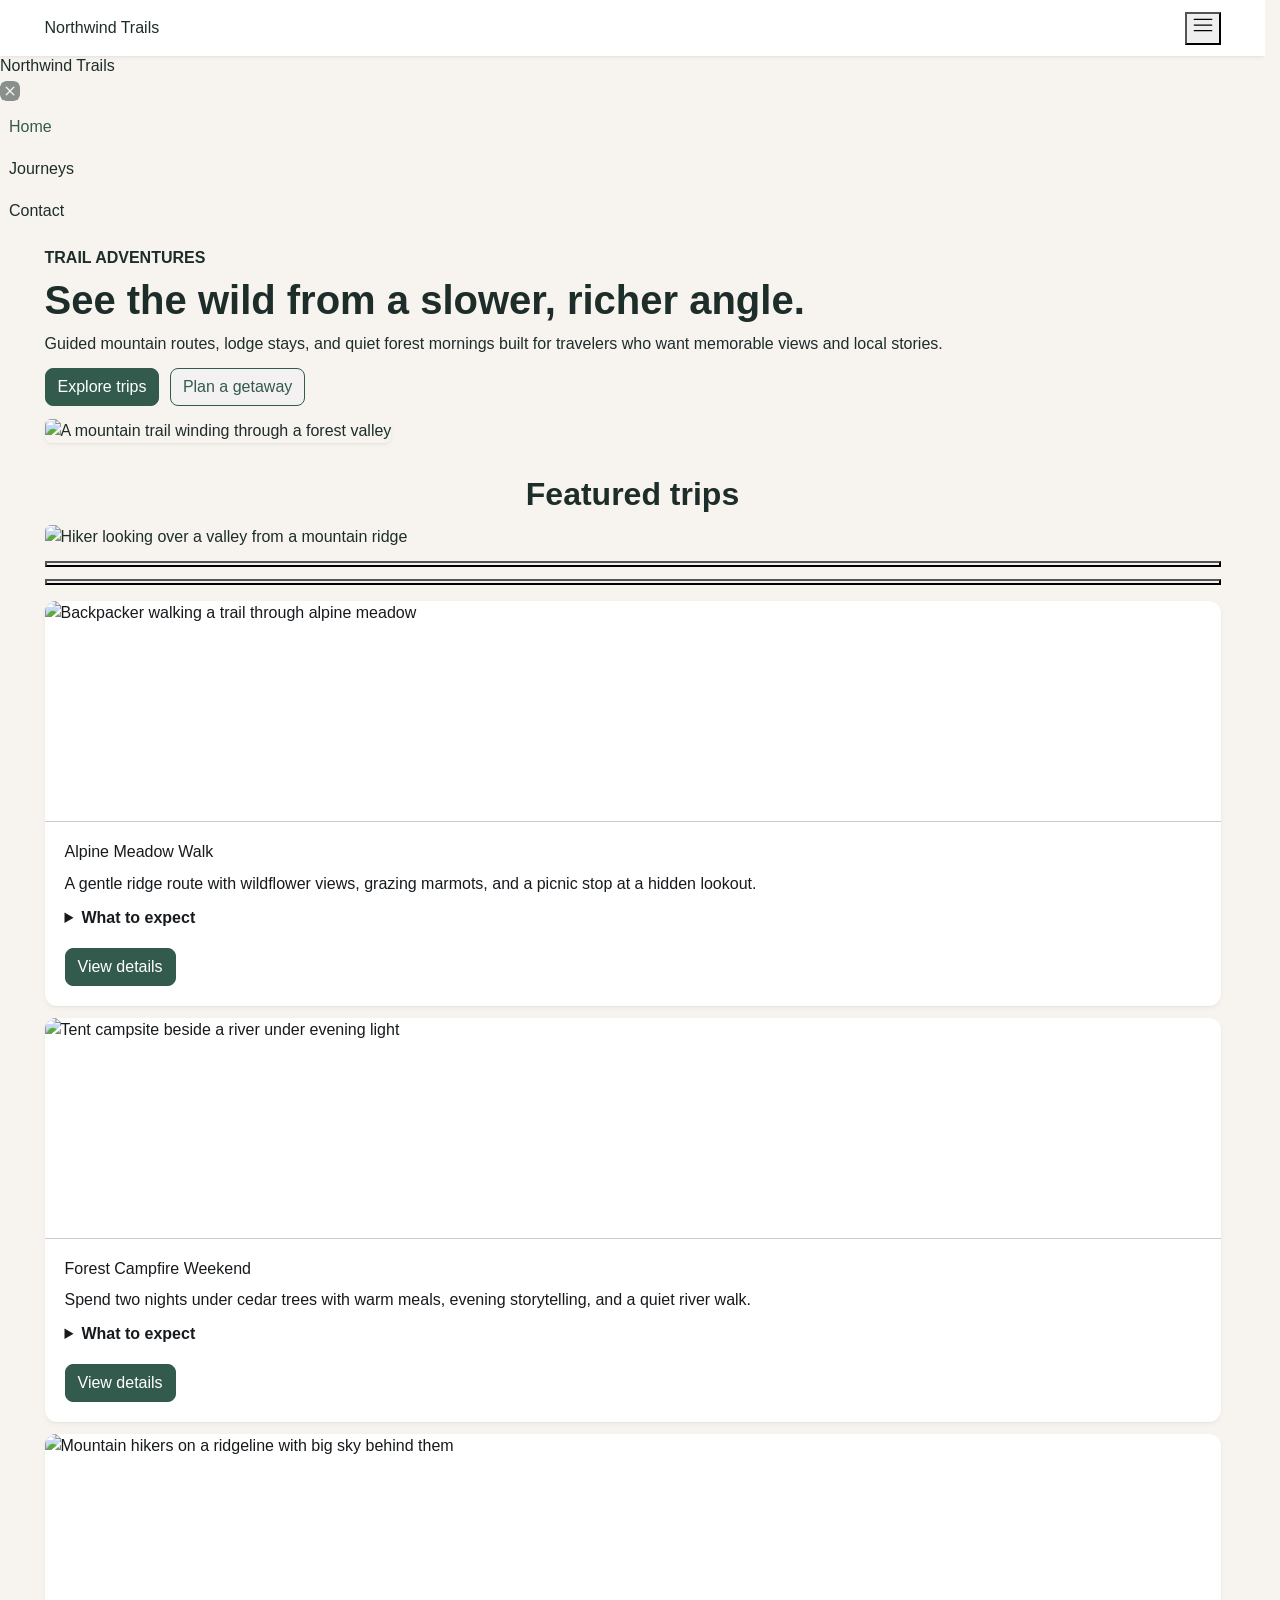
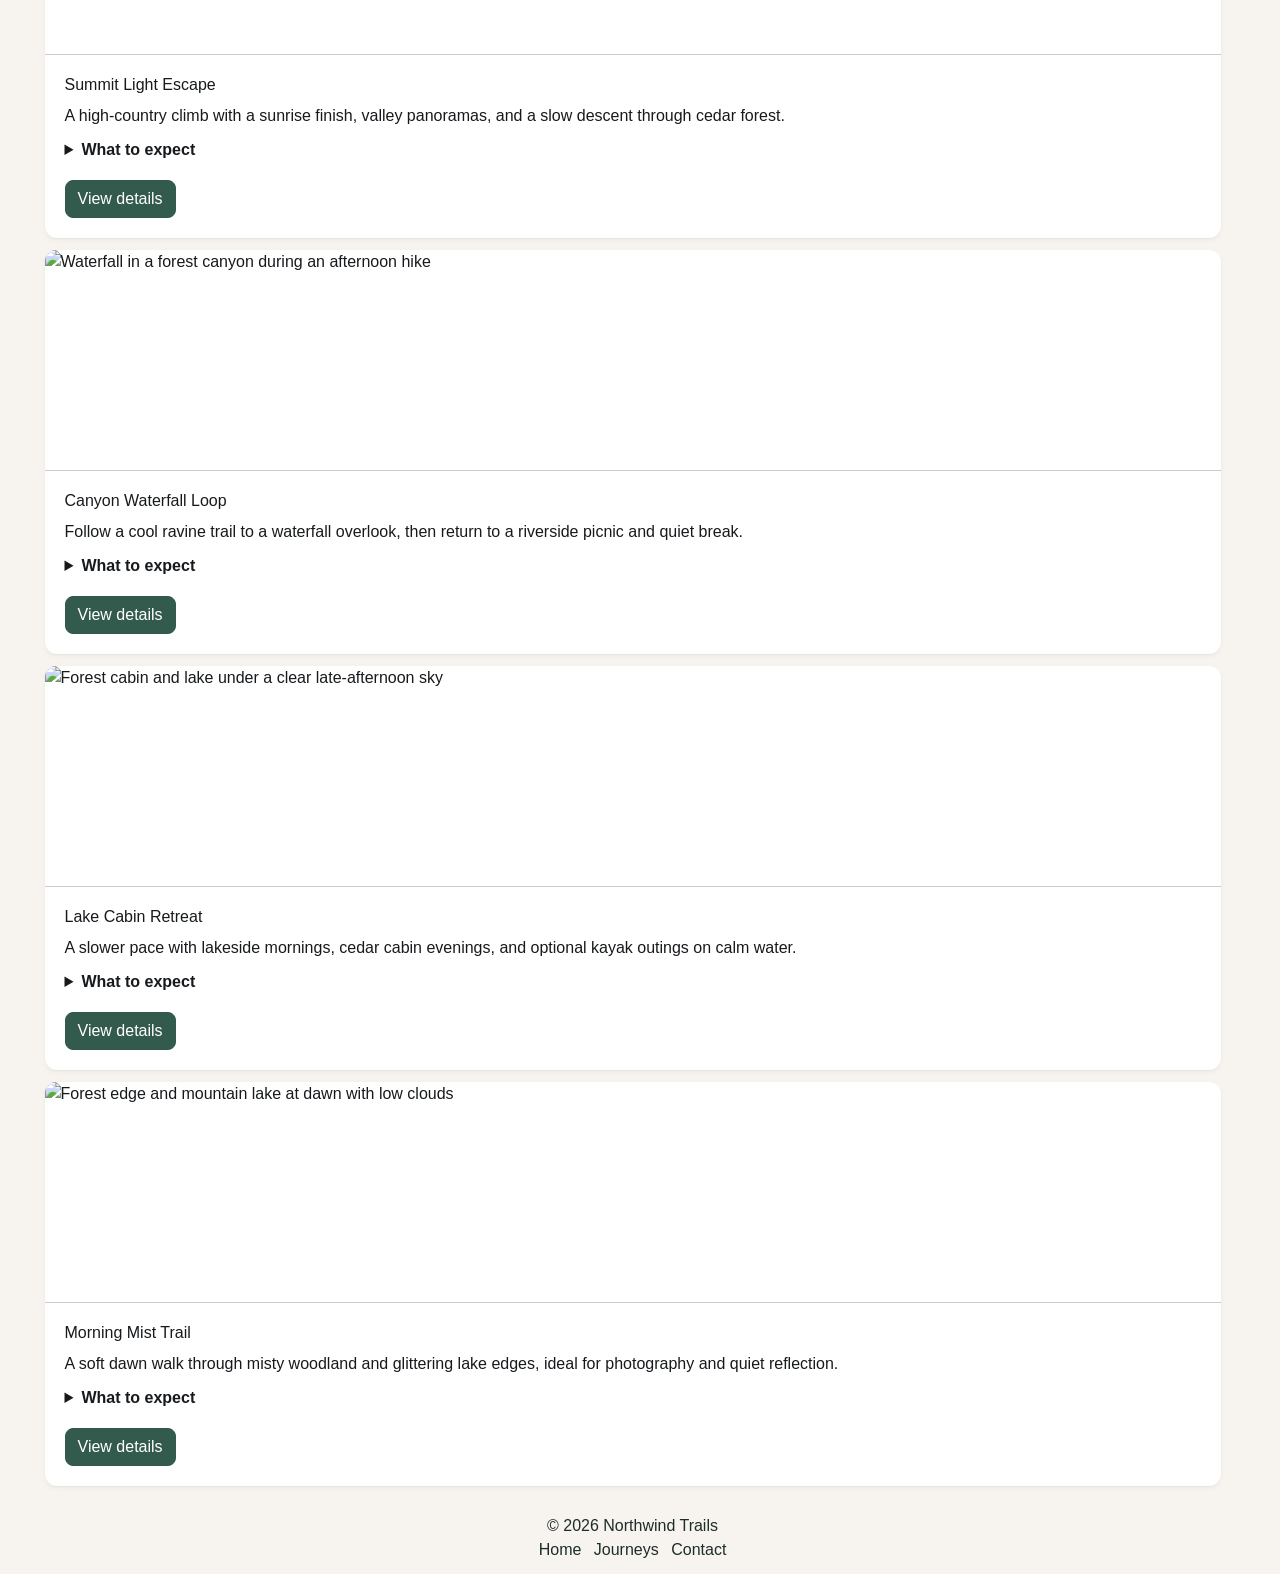
==== commit 5592eaa4: "Align site with assignment requirements and enable GitHub Pages Co-authored-by: Copilot <223556219+C" ====
--- a/index.html
+++ b/index.html
@@ -4,302 +4,242 @@
     <meta charset="UTF-8" />
     <meta name="viewport" content="width=device-width, initial-scale=1.0" />
     <title>Northwind Trails | Home</title>
-    <meta
-      name="description"
-      content="Discover guided escapes, scenic hikes, and memorable travel experiences with Northwind Trails."
-    />
+    <meta name="description" content="Northwind Trails plans scenic hikes, mountain stays, and guided outdoor escapes." />
     <link rel="stylesheet" href="css/bootstrap.min.css" />
     <link rel="stylesheet" href="css/style.css" />
   </head>
   <body>
-    <nav class="navbar navbar-expand-lg fixed-top shadow-sm">
+    <nav class="navbar navbar-expand-md bg-body shadow-sm">
       <div class="container">
-        <a class="navbar-brand" href="index.html" aria-label="Northwind Trails home page">
-          <span class="brand-mark">N</span>
-          <span>Northwind Trails</span>
-        </a>
-
-        <button
-          class="navbar-toggler"
-          type="button"
-          data-bs-toggle="offcanvas"
-          data-bs-target="#mobileNav"
-          aria-controls="mobileNav"
-          aria-label="Open navigation menu"
-        >
+        <a class="navbar-brand" href="index.html">Northwind Trails</a>
+        <button class="navbar-toggler" type="button" data-bs-toggle="offcanvas" data-bs-target="#navDrawer" aria-controls="navDrawer" aria-label="Open menu">
           <span class="navbar-toggler-icon"></span>
         </button>
-
-        <div class="collapse navbar-collapse" id="mainNav">
-          <ul class="navbar-nav ms-auto align-items-lg-center">
+        <div class="collapse navbar-collapse">
+          <ul class="navbar-nav ms-auto">
             <li class="nav-item"><a class="nav-link active" href="index.html">Home</a></li>
-            <li class="nav-item"><a class="nav-link" href="#adventures">Adventures</a></li>
-            <li class="nav-item"><a class="nav-link" href="#experiences">Experiences</a></li>
+            <li class="nav-item"><a class="nav-link" href="#">Journeys</a></li>
             <li class="nav-item"><a class="nav-link" href="contact.html">Contact</a></li>
-            <li class="nav-item ms-lg-3">
-              <button class="btn btn-primary btn-sm rounded-pill px-3" type="button" data-bs-toggle="modal" data-bs-target="#bookingModal">
-                Book now
-              </button>
-            </li>
           </ul>
         </div>
       </div>
     </nav>
 
-    <div class="offcanvas offcanvas-end" tabindex="-1" id="mobileNav" aria-labelledby="mobileNavLabel">
+    <div class="offcanvas offcanvas-end" tabindex="-1" id="navDrawer" aria-labelledby="navDrawerLabel">
       <div class="offcanvas-header">
-        <h5 class="offcanvas-title" id="mobileNavLabel">Northwind Trails</h5>
+        <h5 class="offcanvas-title" id="navDrawerLabel">Northwind Trails</h5>
         <button type="button" class="btn-close" data-bs-dismiss="offcanvas" aria-label="Close menu"></button>
       </div>
       <div class="offcanvas-body">
         <ul class="navbar-nav">
           <li class="nav-item"><a class="nav-link active" href="index.html">Home</a></li>
-          <li class="nav-item"><a class="nav-link" href="#adventures">Adventures</a></li>
-          <li class="nav-item"><a class="nav-link" href="#experiences">Experiences</a></li>
+          <li class="nav-item"><a class="nav-link" href="#">Journeys</a></li>
           <li class="nav-item"><a class="nav-link" href="contact.html">Contact</a></li>
         </ul>
-        <button class="btn btn-primary w-100 mt-3" type="button" data-bs-toggle="modal" data-bs-target="#bookingModal">
-          Book a trip
-        </button>
       </div>
     </div>
 
     <main>
-      <section class="hero-section">
+      <section class="py-5 bg-body-tertiary">
         <div class="container">
-          <div class="row align-items-center g-5 py-5">
+          <div class="row align-items-center g-4">
             <div class="col-lg-6">
-              <p class="eyebrow">Explore the wild</p>
-              <h1>Adventure starts where the road ends.</h1>
-              <p class="lead text-body-secondary">
-                Handcrafted escapes for hikers, photographers, and curious travelers seeking unforgettable views, local stories, and genuine connection.
-              </p>
-              <div class="d-flex flex-wrap gap-3 mt-4">
-                <a class="btn btn-primary btn-lg rounded-pill" href="#adventures">View trips</a>
-                <button class="btn btn-outline-primary btn-lg rounded-pill" type="button" data-bs-toggle="modal" data-bs-target="#bookingModal">
-                  Plan my trip
-                </button>
-              </div>
-              <ul class="feature-list mt-4">
-                <li>Small group tours</li>
-                <li>Expert local guides</li>
-                <li>Flexible eco-minded itineraries</li>
-              </ul>
+              <p class="text-uppercase fw-bold text-primary mb-2">Trail adventures</p>
+              <h1 class="display-5 fw-bold mb-3">See the wild from a slower, richer angle.</h1>
+              <p class="lead mb-4">Guided mountain routes, lodge stays, and quiet forest mornings built for travelers who want memorable views and local stories.</p>
+              <a class="btn btn-solid theme-primary me-2" href="#gallery">Explore trips</a>
+              <a class="btn btn-outline-primary" href="contact.html">Plan a getaway</a>
             </div>
             <div class="col-lg-6">
-              <div class="hero-card shadow-lg">
-                <img
-                  src="https://images.unsplash.com/photo-1501785888041-af3ef285b470?auto=format&fit=crop&w=900&q=80"
-                  alt="Mountain lake surrounded by pine trees"
-                  class="img-fluid rounded-4"
-                />
-              </div>
+              <img src="https://images.unsplash.com/photo-1500530855697-b586d89ba3ee?auto=format&fit=crop&w=1200&q=80" class="img-fluid rounded-4 shadow-sm" alt="A mountain trail winding through a forest valley" />
             </div>
           </div>
         </div>
       </section>
 
-      <section id="adventures" class="py-5 bg-body-tertiary">
+      <section id="gallery" class="py-5">
         <div class="container">
-          <div class="text-center mb-5">
-            <p class="eyebrow">Featured adventures</p>
-            <h2>Choose your next escape</h2>
-          </div>
-
-          <div id="travelCarousel" class="carousel slide shadow-lg rounded-4 overflow-hidden" data-bs-ride="carousel" aria-label="Featured trips carousel">
-            <div class="carousel-indicators">
-              <button type="button" data-bs-target="#travelCarousel" data-bs-slide-to="0" class="active" aria-current="true" aria-label="Slide 1"></button>
-              <button type="button" data-bs-target="#travelCarousel" data-bs-slide-to="1" aria-label="Slide 2"></button>
-              <button type="button" data-bs-target="#travelCarousel" data-bs-slide-to="2" aria-label="Slide 3"></button>
-            </div>
+          <div class="text-center mb-4">
+            <h2 class="fw-bold">Featured trips</h2>
+          </div>
+
+          <div id="featured-journeys" class="carousel slide mb-5" data-bs-ride="carousel">
             <div class="carousel-inner">
               <div class="carousel-item active">
-                <img src="https://images.unsplash.com/photo-1472396961693-142e6e269027?auto=format&fit=crop&w=1200&q=80" class="d-block w-100" alt="Hiker standing on a ridge overlooking a valley" />
-                <div class="carousel-caption d-none d-md-block">
-                  <h3>Alpine Ridge Walk</h3>
-                  <p>Sunrise viewpoints and glacier-fed lakes.</p>
-                </div>
+                <img src="https://images.unsplash.com/photo-1472396961693-142e6e269027?auto=format&fit=crop&w=1200&q=80" class="d-block w-100 rounded-4" alt="Hiker looking over a valley from a mountain ridge" />
               </div>
               <div class="carousel-item">
-                <img src="https://images.unsplash.com/photo-1500530855697-b586d89ba3ee?auto=format&fit=crop&w=1200&q=80" class="d-block w-100" alt="Forest trail with a river in the distance" />
-                <div class="carousel-caption d-none d-md-block">
-                  <h3>Forest River Loop</h3>
-                  <p>Calm waters, old-growth trees, and quiet campsites.</p>
-                </div>
+                <img src="https://images.unsplash.com/photo-1501785888041-af3ef285b470?auto=format&fit=crop&w=1200&q=80" class="d-block w-100 rounded-4" alt="Lake and pine forest at sunrise in a mountain setting" />
               </div>
               <div class="carousel-item">
-                <img src="https://images.unsplash.com/photo-1527631746610-bca00a040d60?auto=format&fit=crop&w=1200&q=80" class="d-block w-100" alt="People on a mountain trail with a dramatic sky" />
-                <div class="carousel-caption d-none d-md-block">
-                  <h3>Summit & Sky</h3>
-                  <p>High-altitude views with a cozy evening campfire.</p>
-                </div>
+                <img src="https://images.unsplash.com/photo-1527631746610-bca00a040d60?auto=format&fit=crop&w=1200&q=80" class="d-block w-100 rounded-4" alt="Cliffside mountain path with hikers and dramatic sky" />
               </div>
             </div>
-            <button class="carousel-control-prev" type="button" data-bs-target="#travelCarousel" data-bs-slide="prev" aria-label="Previous slide">
+            <button class="carousel-control-prev" type="button" data-bs-target="#featured-journeys" data-bs-slide="prev" aria-label="Previous slide">
               <span class="carousel-control-prev-icon" aria-hidden="true"></span>
             </button>
-            <button class="carousel-control-next" type="button" data-bs-target="#travelCarousel" data-bs-slide="next" aria-label="Next slide">
+            <button class="carousel-control-next" type="button" data-bs-target="#featured-journeys" data-bs-slide="next" aria-label="Next slide">
               <span class="carousel-control-next-icon" aria-hidden="true"></span>
             </button>
           </div>
-        </div>
-      </section>
-
-      <section id="experiences" class="py-5">
-        <div class="container">
+
           <div class="row g-4">
-            <div class="col-md-6 col-xl-4">
-              <article class="card h-100 border-0 shadow-sm">
-                <img src="https://images.unsplash.com/photo-1522163182402-834f871fd851?auto=format&fit=crop&w=800&q=80" class="card-img-top" alt="Backpacker hiking along a trail" />
-                <div class="card-body">
-                  <span class="badge rounded-pill text-bg-light text-primary mb-2">Hiking</span>
-                  <h3 class="h5">Trail Discovery</h3>
-                  <p class="card-text">Explore hidden lookouts, rolling meadows, and scenic ridges with a guide who knows every switchback.</p>
-                </div>
-              </article>
-            </div>
-            <div class="col-md-6 col-xl-4">
-              <article class="card h-100 border-0 shadow-sm">
-                <img src="https://images.unsplash.com/photo-1501555088652-021faa106b9b?auto=format&fit=crop&w=800&q=80" class="card-img-top" alt="Campfire and tent in the wilderness" />
-                <div class="card-body">
-                  <span class="badge rounded-pill text-bg-light text-primary mb-2">Camping</span>
-                  <h3 class="h5">Starlight Camp</h3>
-                  <p class="card-text">Spend the night under wide skies with expertly placed tents, warm meals, and stories around the fire.</p>
-                </div>
-              </article>
-            </div>
-            <div class="col-md-6 col-xl-4">
-              <article class="card h-100 border-0 shadow-sm">
-                <img src="https://images.unsplash.com/photo-1527631746610-bca00a040d60?auto=format&fit=crop&w=800&q=80" class="card-img-top" alt="People enjoying mountain scenery" />
-                <div class="card-body">
-                  <span class="badge rounded-pill text-bg-light text-primary mb-2">Photo tour</span>
-                  <h3 class="h5">Golden Hour</h3>
-                  <p class="card-text">Capture dramatic cliffs, alpine light, and wildlife moments during our guided photography trips.</p>
-                </div>
-              </article>
-            </div>
-          </div>
-        </div>
-      </section>
-
-      <section class="py-5 bg-light-subtle">
-        <div class="container">
-          <div class="row g-5 align-items-start">
-            <div class="col-lg-6">
-              <div class="accordion shadow-sm border-0 rounded-4 overflow-hidden" id="tripAccordion">
-                <div class="accordion-item">
-                  <h3 class="accordion-header" id="headingOne">
-                    <button class="accordion-button" type="button" data-bs-toggle="collapse" data-bs-target="#collapseOne" aria-expanded="true" aria-controls="collapseOne">
-                      Why travelers choose Northwind Trails
-                    </button>
-                  </h3>
-                  <div id="collapseOne" class="accordion-collapse collapse show" aria-labelledby="headingOne" data-bs-parent="#tripAccordion">
-                    <div class="accordion-body">
-                      Thoughtful routes, knowledgeable guides, and comfortable logistics ensure every trip balances adventure and relaxation.
-                    </div>
-                  </div>
-                </div>
-                <div class="accordion-item">
-                  <h3 class="accordion-header" id="headingTwo">
-                    <button class="accordion-button collapsed" type="button" data-bs-toggle="collapse" data-bs-target="#collapseTwo" aria-expanded="false" aria-controls="collapseTwo">
-                      What is included?
-                    </button>
-                  </h3>
-                  <div id="collapseTwo" class="accordion-collapse collapse" aria-labelledby="headingTwo" data-bs-parent="#tripAccordion">
-                    <div class="accordion-body">
-                      Lodging, park permits, trail snacks, and transportation between trailheads are included in most itineraries.
-                    </div>
-                  </div>
-                </div>
-                <div class="accordion-item">
-                  <h3 class="accordion-header" id="headingThree">
-                    <button class="accordion-button collapsed" type="button" data-bs-toggle="collapse" data-bs-target="#collapseThree" aria-expanded="false" aria-controls="collapseThree">
-                      Planning made simple
-                    </button>
-                  </h3>
-                  <div id="collapseThree" class="accordion-collapse collapse" aria-labelledby="headingThree" data-bs-parent="#tripAccordion">
-                    <div class="accordion-body">
-                      We handle permits, safety checks, and local recommendations so your focus stays on the experience instead of the logistics.
-                    </div>
-                  </div>
-                </div>
-              </div>
-            </div>
-
-            <div class="col-lg-6">
-              <div class="info-panel p-4 p-lg-5 shadow-sm rounded-4">
-                <p class="eyebrow">Why us</p>
-                <h2 class="mb-4">Small-group itineraries with big scenery.</h2>
-                <p>
-                  Every route is designed for curious travelers who want to slow down, learn local history, and enjoy nature without sacrificing comfort.
-                </p>
-                <div class="d-flex align-items-center gap-3 mt-4">
-                  <div class="icon-box">✓</div>
-                  <div>
-                    <strong>Eco-conscious travel</strong>
-                    <div class="text-body-secondary">Low-impact routes and local partners.</div>
-                  </div>
-                </div>
-                <div class="d-flex align-items-center gap-3 mt-3">
-                  <div class="icon-box">✓</div>
-                  <div>
-                    <strong>Expert local guides</strong>
-                    <div class="text-body-secondary">Real stories, real landscapes, real expertise.</div>
-                  </div>
-                </div>
-                <button class="btn btn-primary mt-4" type="button" data-bs-toggle="modal" data-bs-target="#bookingModal">
-                  Reserve a place
-                </button>
-              </div>
+            <div class="col-12 col-md-6 col-lg-4">
+              <article class="card h-100 shadow-sm border-0">
+                <img src="https://images.unsplash.com/photo-1522163182402-834f871fd851?auto=format&fit=crop&w=900&q=80" class="card-img-top" alt="Backpacker walking a trail through alpine meadow" />
+                <div class="card-body">
+                  <h3 class="card-title h5">Alpine Meadow Walk</h3>
+                  <p class="card-text">A gentle ridge route with wildflower views, grazing marmots, and a picnic stop at a hidden lookout.</p>
+                  <details>
+                    <summary>What to expect</summary>
+                    <p class="mt-2 mb-0">Easy to moderate elevation, local guide notes, and a sunrise overlook with coffee and pastries.</p>
+                  </details>
+                  <button type="button" class="btn btn-solid theme-primary mt-3" data-dialog-target="dialog-card-1">View details</button>
+                  <dialog id="dialog-card-1">
+                    <form method="dialog">
+                      <h3 class="h5">Alpine Meadow Walk</h3>
+                      <p>This route is designed for relaxed pacing and golden-hour photography across open meadow ridges.</p>
+                      <button class="btn btn-outline-primary" type="submit">Close</button>
+                    </form>
+                  </dialog>
+                </div>
+              </article>
+            </div>
+
+            <div class="col-12 col-md-6 col-lg-4">
+              <article class="card h-100 shadow-sm border-0">
+                <img src="https://images.unsplash.com/photo-1501555088652-021faa106b9b?auto=format&fit=crop&w=900&q=80" class="card-img-top" alt="Tent campsite beside a river under evening light" />
+                <div class="card-body">
+                  <h3 class="card-title h5">Forest Campfire Weekend</h3>
+                  <p class="card-text">Spend two nights under cedar trees with warm meals, evening storytelling, and a quiet river walk.</p>
+                  <details>
+                    <summary>What to expect</summary>
+                    <p class="mt-2 mb-0">Comfortable gear, forest camp setup, and a guided route to a river overlook before dusk.</p>
+                  </details>
+                  <button type="button" class="btn btn-solid theme-primary mt-3" data-dialog-target="dialog-card-2">View details</button>
+                  <dialog id="dialog-card-2">
+                    <form method="dialog">
+                      <h3 class="h5">Forest Campfire Weekend</h3>
+                      <p>Enjoy a cozy basecamp with a lantern-lit fire circle, handcrafted meals, and a relaxed group pace.</p>
+                      <button class="btn btn-outline-primary" type="submit">Close</button>
+                    </form>
+                  </dialog>
+                </div>
+              </article>
+            </div>
+
+            <div class="col-12 col-md-6 col-lg-4">
+              <article class="card h-100 shadow-sm border-0">
+                <img src="https://images.unsplash.com/photo-1527631746610-bca00a040d60?auto=format&fit=crop&w=900&q=80" class="card-img-top" alt="Mountain hikers on a ridgeline with big sky behind them" />
+                <div class="card-body">
+                  <h3 class="card-title h5">Summit Light Escape</h3>
+                  <p class="card-text">A high-country climb with a sunrise finish, valley panoramas, and a slow descent through cedar forest.</p>
+                  <details>
+                    <summary>What to expect</summary>
+                    <p class="mt-2 mb-0">A guided ascent, layered weather advice, and plenty of time for scenic stops and photos.</p>
+                  </details>
+                  <button type="button" class="btn btn-solid theme-primary mt-3" data-dialog-target="dialog-card-3">View details</button>
+                  <dialog id="dialog-card-3">
+                    <form method="dialog">
+                      <h3 class="h5">Summit Light Escape</h3>
+                      <p>Designed for ambitious travelers who want a dramatic climb, wide views, and a rewarding lunch stop at the peak.</p>
+                      <button class="btn btn-outline-primary" type="submit">Close</button>
+                    </form>
+                  </dialog>
+                </div>
+              </article>
+            </div>
+
+            <div class="col-12 col-md-6 col-lg-4">
+              <article class="card h-100 shadow-sm border-0">
+                <img src="https://images.unsplash.com/photo-1482192505345-5655af888cc4?auto=format&fit=crop&w=900&q=80" class="card-img-top" alt="Waterfall in a forest canyon during an afternoon hike" />
+                <div class="card-body">
+                  <h3 class="card-title h5">Canyon Waterfall Loop</h3>
+                  <p class="card-text">Follow a cool ravine trail to a waterfall overlook, then return to a riverside picnic and quiet break.</p>
+                  <details>
+                    <summary>What to expect</summary>
+                    <p class="mt-2 mb-0">Shaded forest travel, cool canyon air, and a natural waterfall pause with excellent photo light.</p>
+                  </details>
+                  <button type="button" class="btn btn-solid theme-primary mt-3" data-dialog-target="dialog-card-4">View details</button>
+                  <dialog id="dialog-card-4">
+                    <form method="dialog">
+                      <h3 class="h5">Canyon Waterfall Loop</h3>
+                      <p>This route blends scenic viewpoints, easy footing, and a rewarding waterfall stop built for relaxed exploration.</p>
+                      <button class="btn btn-outline-primary" type="submit">Close</button>
+                    </form>
+                  </dialog>
+                </div>
+              </article>
+            </div>
+
+            <div class="col-12 col-md-6 col-lg-4">
+              <article class="card h-100 shadow-sm border-0">
+                <img src="https://images.unsplash.com/photo-1511497584788-876760111969?auto=format&fit=crop&w=900&q=80" class="card-img-top" alt="Forest cabin and lake under a clear late-afternoon sky" />
+                <div class="card-body">
+                  <h3 class="card-title h5">Lake Cabin Retreat</h3>
+                  <p class="card-text">A slower pace with lakeside mornings, cedar cabin evenings, and optional kayak outings on calm water.</p>
+                  <details>
+                    <summary>What to expect</summary>
+                    <p class="mt-2 mb-0">Lakefront lodging, easy trails, and flexible downtime designed for a restorative escape.</p>
+                  </details>
+                  <button type="button" class="btn btn-solid theme-primary mt-3" data-dialog-target="dialog-card-5">View details</button>
+                  <dialog id="dialog-card-5">
+                    <form method="dialog">
+                      <h3 class="h5">Lake Cabin Retreat</h3>
+                      <p>Perfect for unwinding with quiet water views, small-group activities, and a restful overnight cabin stay.</p>
+                      <button class="btn btn-outline-primary" type="submit">Close</button>
+                    </form>
+                  </dialog>
+                </div>
+              </article>
+            </div>
+
+            <div class="col-12 col-md-6 col-lg-4">
+              <article class="card h-100 shadow-sm border-0">
+                <img src="https://images.unsplash.com/photo-1506744038136-46273834b3fb?auto=format&fit=crop&w=900&q=80" class="card-img-top" alt="Forest edge and mountain lake at dawn with low clouds" />
+                <div class="card-body">
+                  <h3 class="card-title h5">Morning Mist Trail</h3>
+                  <p class="card-text">A soft dawn walk through misty woodland and glittering lake edges, ideal for photography and quiet reflection.</p>
+                  <details>
+                    <summary>What to expect</summary>
+                    <p class="mt-2 mb-0">Cool starts, low-traffic routes, and a calm lookout for tea before the day picks up.</p>
+                  </details>
+                  <button type="button" class="btn btn-solid theme-primary mt-3" data-dialog-target="dialog-card-6">View details</button>
+                  <dialog id="dialog-card-6">
+                    <form method="dialog">
+                      <h3 class="h5">Morning Mist Trail</h3>
+                      <p>Start early for cool air, long shadows, and a peaceful route built around calm, beautiful landscapes.</p>
+                      <button class="btn btn-outline-primary" type="submit">Close</button>
+                    </form>
+                  </dialog>
+                </div>
+              </article>
             </div>
           </div>
         </div>
       </section>
     </main>
 
-    <footer class="site-footer">
-      <div class="container">
-        <div class="row gy-3 align-items-center">
-          <div class="col-md-6">
-            <p class="mb-0">© 2026 Northwind Trails</p>
-          </div>
+    <footer class="bg-dark text-white py-4">
+      <div class="container text-center text-md-start">
+        <div class="row">
+          <div class="col-md-6">© 2026 Northwind Trails</div>
           <div class="col-md-6 text-md-end">
-            <a href="index.html">Home</a>
-            <a href="#adventures">Adventures</a>
-            <a href="contact.html">Contact</a>
+            <a href="index.html" class="text-white text-decoration-none me-3">Home</a>
+            <a href="#" class="text-white text-decoration-none me-3">Journeys</a>
+            <a href="contact.html" class="text-white text-decoration-none">Contact</a>
           </div>
         </div>
       </div>
     </footer>
 
-    <div class="modal fade" id="bookingModal" tabindex="-1" aria-labelledby="bookingModalLabel" aria-hidden="true">
-      <div class="modal-dialog modal-dialog-centered">
-        <div class="modal-content">
-          <div class="modal-header">
-            <h2 class="modal-title h5" id="bookingModalLabel">Plan your adventure</h2>
-            <button type="button" class="btn-close" data-bs-dismiss="modal" aria-label="Close dialog"></button>
-          </div>
-          <div class="modal-body">
-            <p class="mb-3">Tell us which trip you have in mind and we’ll match you with the best option.</p>
-            <form>
-              <div class="mb-3">
-                <label for="tripName" class="form-label">Trip interest</label>
-                <input type="text" class="form-control" id="tripName" placeholder="Alpine Ridge Walk" />
-              </div>
-              <div class="mb-3">
-                <label for="tripEmail" class="form-label">Email</label>
-                <input type="email" class="form-control" id="tripEmail" placeholder="traveler@example.com" />
-              </div>
-            </form>
-          </div>
-          <div class="modal-footer">
-            <button type="button" class="btn btn-secondary" data-bs-dismiss="modal">Close</button>
-            <button type="button" class="btn btn-primary">Send request</button>
-          </div>
-        </div>
-      </div>
-    </div>
-
-    <script src="js/bootstrap.bundle.min.js"></script>
+    <script type="module" src="js/bootstrap.bundle.min.js"></script>
+    <script type="module">
+      document.querySelectorAll('[data-dialog-target]').forEach((button) => {
+        const dialog = document.getElementById(button.dataset.dialogTarget);
+        if (!dialog) return;
+        button.addEventListener('click', () => dialog.showModal());
+      });
+    </script>
   </body>
 </html>
--- a/css/style.css
+++ b/css/style.css
@@ -1,302 +1,14 @@
-:root {
-  --bs-primary: #1d5c5e;
-  --bs-secondary: #7a9d96;
-  --bs-success: #3a6b4d;
-  --bs-light: #f5f2ec;
-  --bs-dark: #1d2a2d;
-  --bs-body-bg: #f7f3ee;
-  --bs-body-color: #1f2d2a;
-  --brand-gold: #d7a95b;
-  --brand-ink: #18312d;
-  --brand-sand: #f7f0e8;
-  --brand-mint: #dde9e4;
-}
-
-html {
-  scroll-behavior: smooth;
-}
-
-body {
-  font-family: "Segoe UI", Tahoma, sans-serif;
-  background: var(--bs-body-bg);
-  color: var(--bs-body-color);
-  padding-top: 76px;
-}
-
-img {
-  display: block;
-  max-width: 100%;
-}
-
-.navbar {
-  background: rgba(255, 255, 255, 0.9);
-  backdrop-filter: blur(12px);
-}
-
-.navbar-brand {
-  font-weight: 700;
-  color: var(--brand-ink);
-  letter-spacing: 0.04em;
-  text-transform: uppercase;
-}
-
-.brand-mark {
-  display: inline-flex;
-  align-items: center;
-  justify-content: center;
-  width: 2rem;
-  height: 2rem;
-  margin-right: 0.5rem;
-  border-radius: 0.75rem;
-  background: linear-gradient(135deg, var(--bs-primary), var(--brand-gold));
-  color: white;
-  font-weight: 700;
-}
-
-.nav-link {
-  color: var(--brand-ink);
-  font-weight: 600;
-}
-
-.nav-link:hover,
-.nav-link:focus,
-.nav-link.active {
-  color: var(--bs-primary);
-}
-
-.btn-primary {
-  background: linear-gradient(135deg, var(--bs-primary), #2c7877);
-  border-color: var(--bs-primary);
-}
-
-.btn-primary:hover,
-.btn-primary:focus {
-  background: linear-gradient(135deg, #1a4e50, var(--bs-primary));
-  border-color: #1a4e50;
-}
-
-.btn-outline-primary {
-  border-width: 2px;
-  color: var(--bs-primary);
-}
-
-.hero-section {
-  background:
-    radial-gradient(circle at top left, rgba(125, 165, 159, 0.28), transparent 30%),
-    linear-gradient(180deg, #f9f4ef 0%, #eef3f2 100%);
-}
-
-.eyebrow {
-  display: inline-block;
-  margin-bottom: 1rem;
-  color: var(--bs-primary);
-  font-size: 0.8rem;
-  font-weight: 700;
-  letter-spacing: 0.15em;
-  text-transform: uppercase;
-}
-
-.hero-section h1,
-.page-hero h1,
-.info-panel h2,
-.text-center h2 {
-  color: var(--brand-ink);
-  font-weight: 800;
-}
-
-.hero-section h1 {
-  font-size: clamp(2.5rem, 5vw, 4.25rem);
-  line-height: 1.1;
-  margin-bottom: 1rem;
-}
-
-.lead {
-  font-size: 1.1rem;
-}
-
-.feature-list {
-  list-style: none;
-  padding: 0;
-  margin: 1.5rem 0 0;
-  display: flex;
-  flex-wrap: wrap;
-  gap: 0.75rem 1.25rem;
-  color: var(--brand-ink);
-  font-weight: 600;
-}
-
-.feature-list li::before {
-  content: "✓";
-  color: var(--bs-success);
-  margin-right: 0.5rem;
-}
-
-.hero-card {
-  position: relative;
-  overflow: hidden;
-  border-radius: 2rem;
-  border: 8px solid rgba(255, 255, 255, 0.8);
-}
-
-.hero-card img {
-  aspect-ratio: 4 / 5;
-  object-fit: cover;
-}
-
-.carousel {
-  border-radius: 1.5rem;
-  overflow: hidden;
-}
-
-.carousel-item img {
-  height: 520px;
-  object-fit: cover;
-}
-
-.carousel-caption {
-  background: linear-gradient(180deg, transparent, rgba(12, 23, 26, 0.7));
-  border-radius: 0.75rem;
-  padding: 1.25rem 1.5rem;
-}
-
-.card {
-  border-radius: 1.25rem;
-  overflow: hidden;
-  transition: transform 0.2s ease, box-shadow 0.2s ease;
-}
-
-.card:hover {
-  transform: translateY(-4px);
-  box-shadow: 0 1.25rem 2.5rem rgba(24, 49, 45, 0.12) !important;
-}
-
-.card-img-top {
-  height: 240px;
-  object-fit: cover;
-}
-
-.accordion {
-  border-radius: 1.5rem;
-  overflow: hidden;
-}
-
-.accordion-button {
-  font-weight: 700;
-  color: var(--brand-ink);
-}
-
-.accordion-button:not(.collapsed) {
-  background: rgba(29, 92, 94, 0.08);
-  color: var(--bs-primary);
-}
-
-.info-panel,
-.contact-card,
-.contact-form {
-  background: rgba(255, 255, 255, 0.8);
-  border: 1px solid rgba(29, 92, 94, 0.1);
-  border-radius: 1.5rem;
-}
-
-.icon-box {
-  display: inline-flex;
-  align-items: center;
-  justify-content: center;
-  width: 2.25rem;
-  height: 2.25rem;
-  border-radius: 999px;
-  background: rgba(29, 92, 94, 0.1);
-  color: var(--bs-primary);
-  font-weight: 700;
-}
-
-.site-footer {
-  padding: 1.5rem 0;
-  background: #1a2e2d;
-  color: rgba(255, 255, 255, 0.8);
-}
-
-.site-footer a {
-  color: rgba(255, 255, 255, 0.8);
-  text-decoration: none;
-  margin-left: 1rem;
-}
-
-.page-hero {
-  background: linear-gradient(135deg, rgba(29, 92, 94, 0.9), rgba(125, 165, 159, 0.88));
-  color: white;
-}
-
-.page-hero .eyebrow,
-.page-hero h1 {
-  color: white;
-}
-
-.contact-card,
-.contact-form {
-  padding: 2rem;
-}
-
-.contact-list {
-  list-style: none;
-  padding: 0;
-  margin: 1.5rem 0 0;
-}
-
-.contact-list li {
-  display: flex;
-  flex-direction: column;
-  padding: 0.85rem 0;
-  border-bottom: 1px solid rgba(24, 49, 45, 0.12);
-}
-
-.contact-list li:last-child {
-  border-bottom: none;
-}
-
-.hours-box {
-  background: rgba(125, 165, 159, 0.08);
-  border-radius: 1rem;
-  padding: 1.25rem;
-}
-
-.form-label {
-  font-weight: 600;
-  color: var(--brand-ink);
-}
-
-.form-control {
-  border-radius: 0.85rem;
-  border-color: rgba(29, 92, 94, 0.2);
-  padding: 0.85rem 1rem;
-}
-
-.form-control:focus {
-  border-color: var(--bs-primary);
-  box-shadow: 0 0 0 0.25rem rgba(29, 92, 94, 0.16);
-}
-
-@media (max-width: 991.98px) {
-  body {
-    padding-top: 68px;
-  }
-
-  .navbar-collapse {
-    display: none;
-  }
-}
-
-@media (max-width: 767.98px) {
-  .carousel-item img {
-    height: 360px;
-  }
-
-  .hero-section h1 {
-    font-size: 2.5rem;
-  }
-
-  .contact-card,
-  .contact-form {
-    padding: 1.25rem;
-  }
-}
+:root{--bs-primary:#325b4e;--bs-body-color:#1d2d2a;--bs-body-bg:#f7f3ee}
+body{background:var(--bs-body-bg);color:var(--bs-body-color)}
+a,.nav-link,.navbar-brand{color:var(--bs-body-color)}
+.nav-link.active,.nav-link:hover,.navbar-brand:hover{color:var(--bs-primary)}
+.btn-solid.theme-primary{background:var(--bs-primary);border-color:var(--bs-primary);color:#fff}
+.btn-solid.theme-primary:hover,.btn-solid.theme-primary:focus{background:#25493d;border-color:#25493d;color:#fff}
+.btn-outline-primary{border-color:var(--bs-primary);color:var(--bs-primary)}
+.btn-outline-primary:hover,.btn-outline-primary:focus{background:var(--bs-primary);color:#fff}
+.form-field:focus{border-color:var(--bs-primary);box-shadow:0 0 0 .25rem rgba(50,91,78,.2)}
+.card-img-top{height:220px;object-fit:cover}
+img{max-width:100%;height:auto}
+summary{cursor:pointer;font-weight:600}
+dialog{border:0;border-radius:1rem;padding:1.5rem;max-width:28rem;width:min(90vw,28rem)}
+form .btn{margin-top:.25rem}
